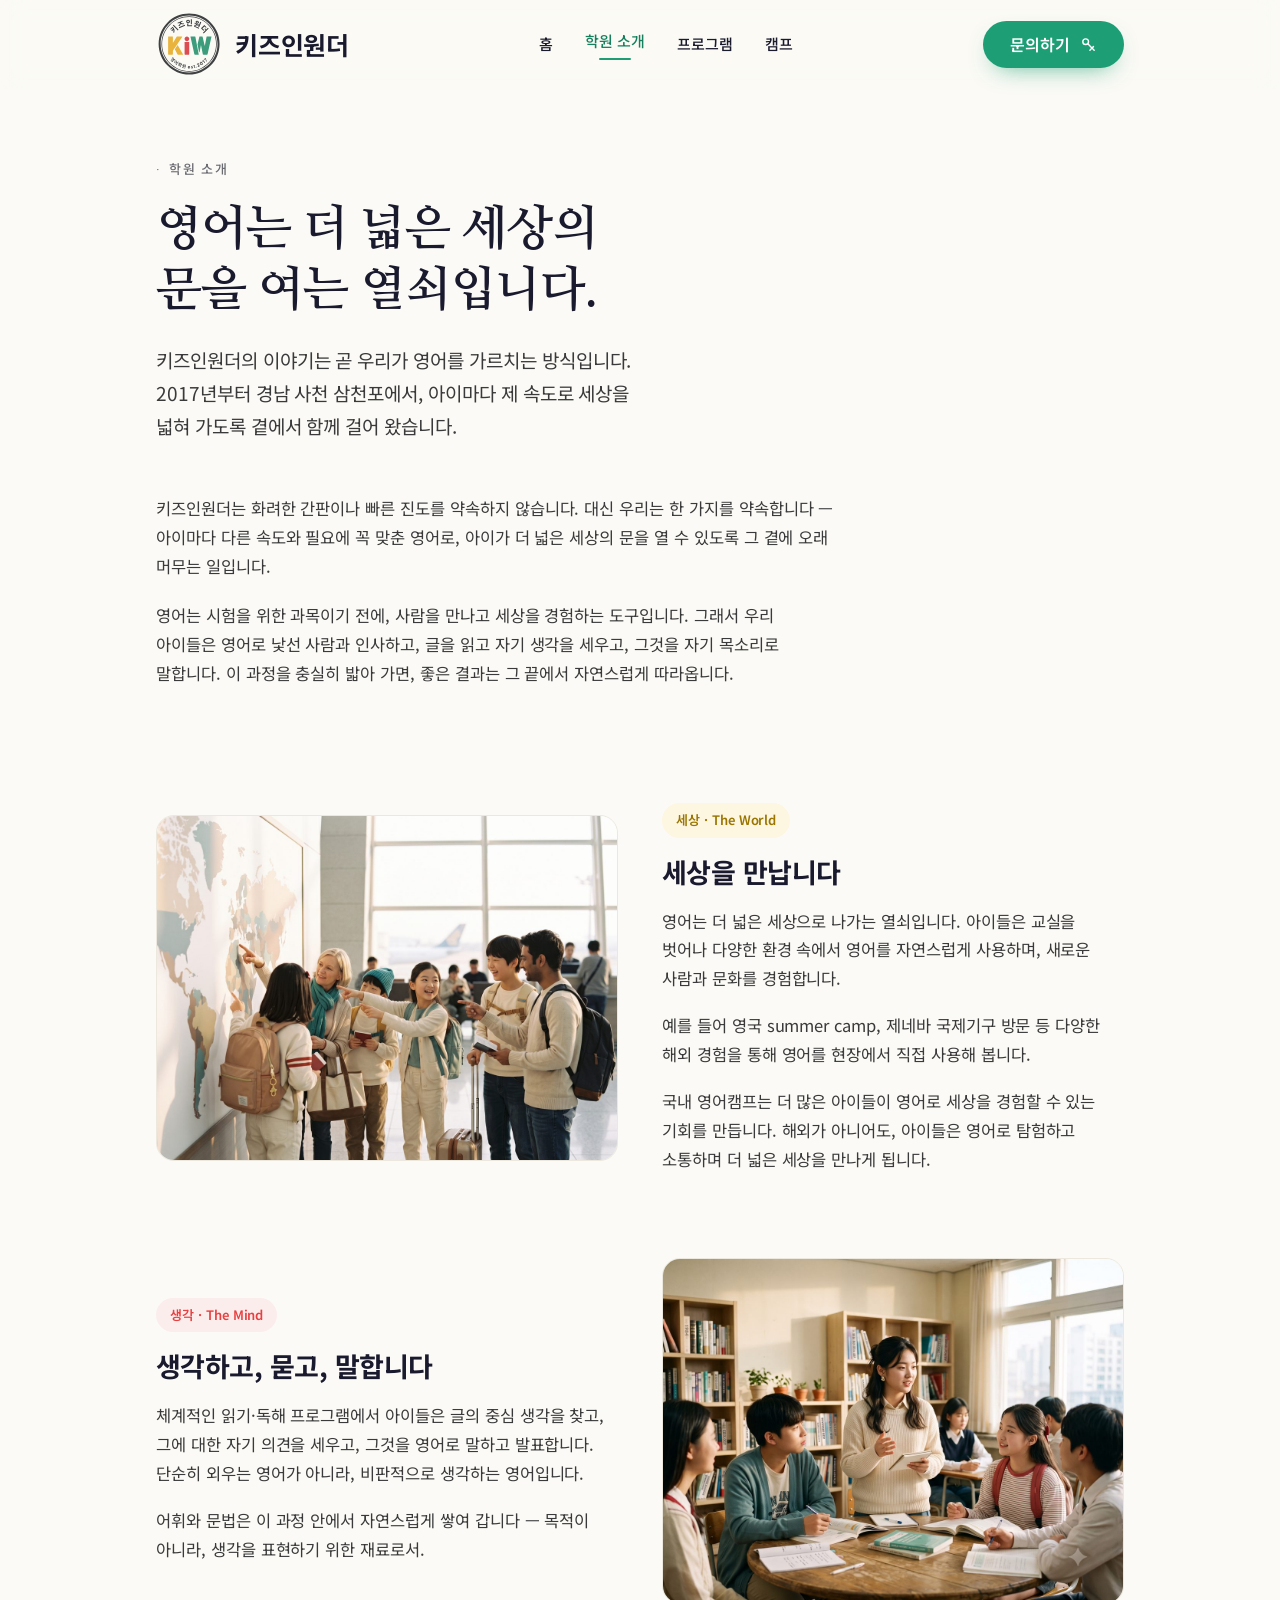
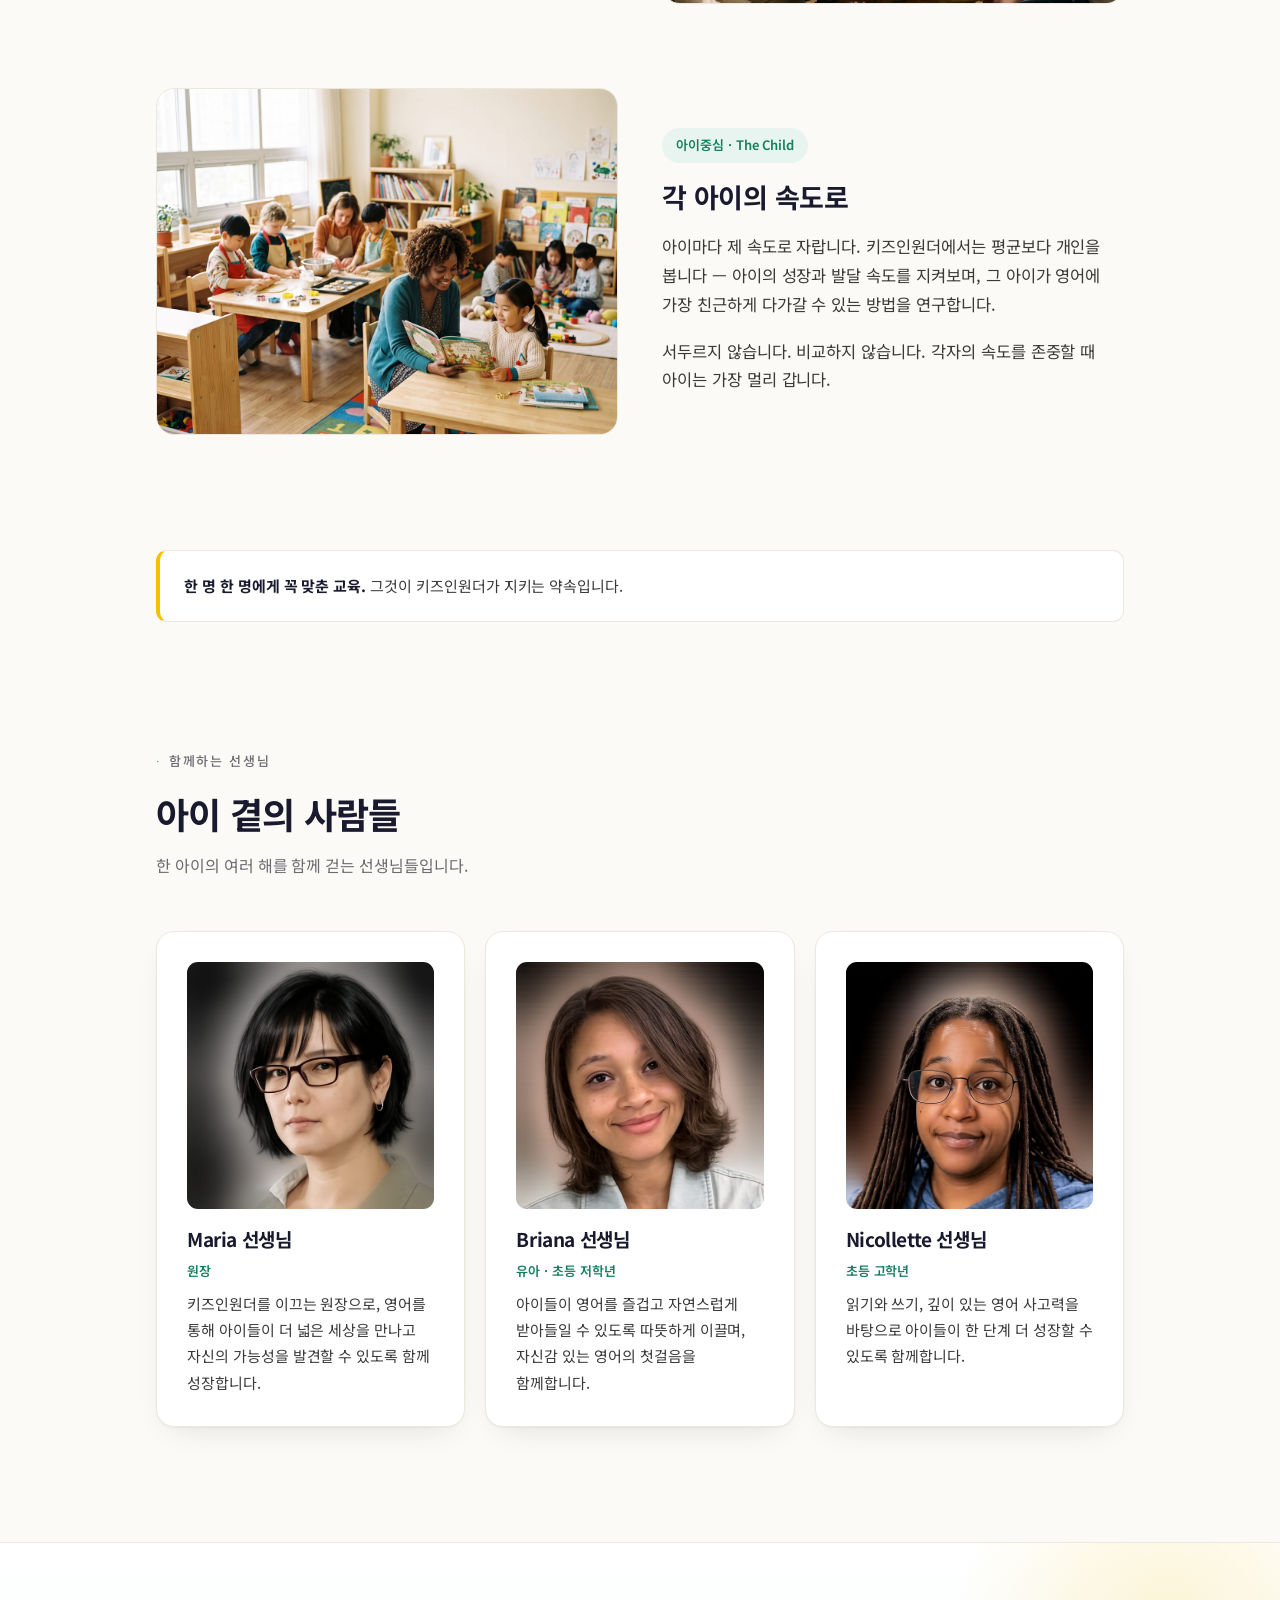
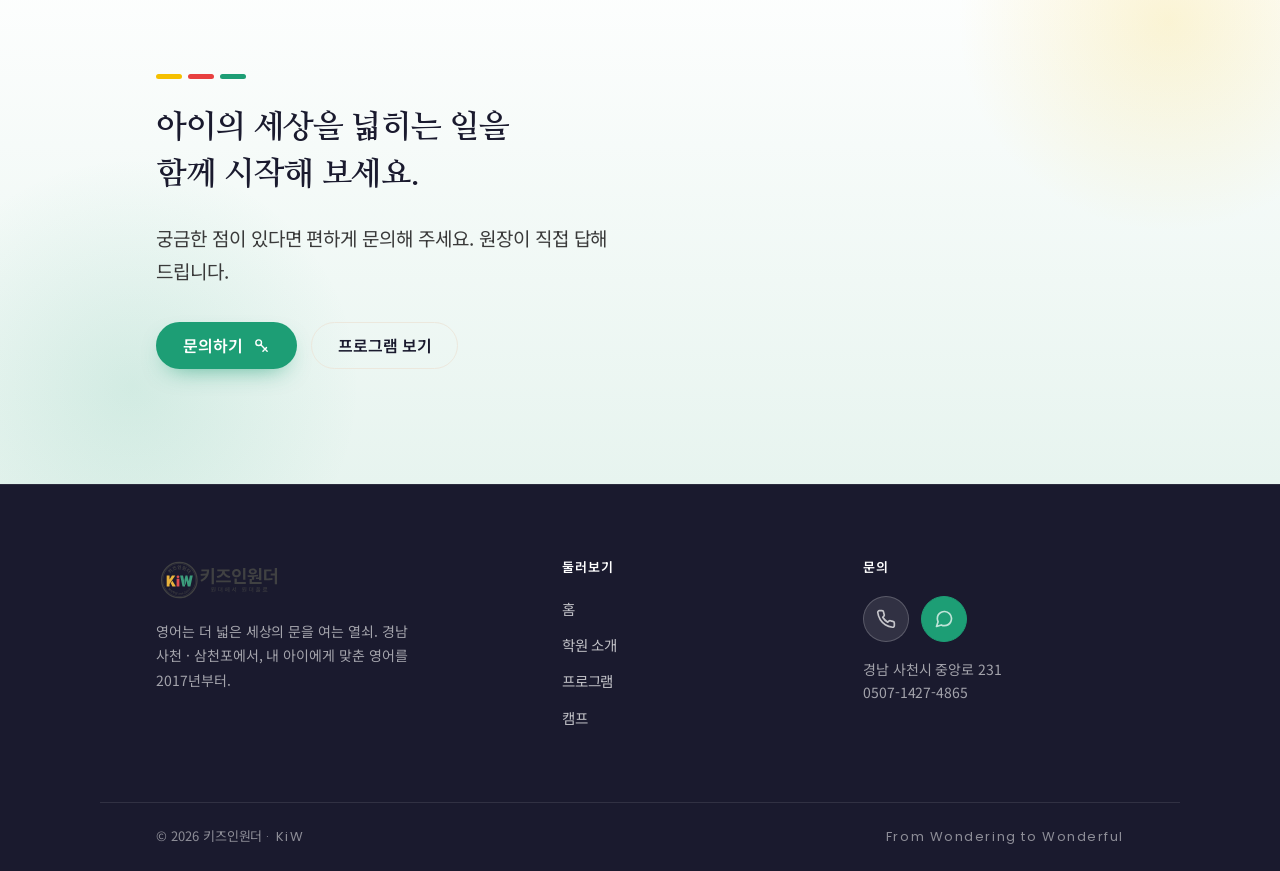
==== about.html @ ab909907 "Initial site: Kids in Wonder (키즈인원더) static site Home, About, Programs, Camp pages with Korean-first" ====
<!DOCTYPE html>
<html lang="ko">
<head>
<meta charset="UTF-8">
<meta name="viewport" content="width=device-width, initial-scale=1">
<title>학원 소개 | 키즈인원더</title>
<meta name="description" content="키즈인원더는 2017년부터 경남 사천 삼천포에서 내 아이에게 꼭 맞춘 영어를 가르쳐 온 영어학원입니다. 아이마다 제 속도로, 원장이 모든 아이를 직접 압니다.">
<meta property="og:title" content="학원 소개 | 키즈인원더">
<meta property="og:description" content="영어는 더 넓은 세상의 문을 여는 열쇠. 2017년부터, 아이 곁에서.">
<meta property="og:type" content="website">
<meta property="og:locale" content="ko_KR">
<meta property="og:image" content="assets/logo-stacked.png">
<link rel="icon" type="image/svg+xml" href="assets/logo-badge.svg">
<link rel="apple-touch-icon" href="assets/logo-badge.png">
<link rel="preconnect" href="https://fonts.googleapis.com">
<link rel="preconnect" href="https://fonts.gstatic.com" crossorigin>
<link href="https://fonts.googleapis.com/css2?family=Noto+Sans+KR:wght@400;500;600;700&family=Nanum+Myeongjo:wght@700;800&family=Poppins:wght@400;500;600&display=swap" rel="stylesheet">
<link rel="stylesheet" href="css/styles.css?v=8">
</head>
<body>
<a class="skip-link" href="#main">본문 바로가기</a>

<header class="site-header">
  <div class="wrap nav">
    <a class="brand" href="index.html" aria-label="키즈인원더 홈">
      <img src="assets/logo-badge.svg" alt="키즈인원더 로고" width="66" height="66">
      <span class="brand-text"><span class="ko">키즈인원더</span></span>
    </a>
    <nav class="nav-links" aria-label="주요 메뉴">
      <a href="index.html">홈</a>
      <a href="about.html" aria-current="page">학원 소개</a>
      <a href="programs.html">프로그램</a>
      <a href="camp.html">캠프</a>
    </nav>
    <a class="btn btn-primary nav-cta" href="https://talk.naver.com/WC5WLE" target="_blank" rel="noopener">
      문의하기
      <svg class="key-ico" width="18" height="18" viewBox="0 0 24 24" fill="none" stroke="currentColor" stroke-width="2" stroke-linecap="round" stroke-linejoin="round" aria-hidden="true"><circle cx="8" cy="8" r="4"/><path d="M11 11l9 9"/><path d="M17 17l2-2"/><path d="M14 20l2-2"/></svg>
    </a>
    <button class="nav-toggle" aria-label="메뉴 열기" aria-expanded="false" aria-controls="mobile-menu"><span></span><span></span><span></span></button>
  </div>
  <div class="mobile-menu" id="mobile-menu"><div>
    <nav aria-label="모바일 메뉴">
      <a href="index.html">홈</a>
      <a href="about.html" aria-current="page">학원 소개</a>
      <a href="programs.html">프로그램</a>
      <a href="camp.html">캠프</a>
      <a class="btn btn-primary" href="https://talk.naver.com/WC5WLE" target="_blank" rel="noopener">문의하기</a>
    </nav>
  </div></div>
</header>

<main id="main">

  <!-- PAGE HERO -->
  <section class="page-hero">
    <div class="wrap">
      <p class="eyebrow io"><span class="dot">·</span> 학원 소개</p>
      <h1 class="io">영어는 더 넓은 세상의<br>문을 여는 열쇠입니다.</h1>
      <p class="lede io">키즈인원더의 이야기는 곧 우리가 영어를 가르치는 방식입니다. 2017년부터 경남 사천 삼천포에서, 아이마다 제 속도로 세상을 넓혀 가도록 곁에서 함께 걸어 왔습니다.</p>
    </div>
  </section>

  <!-- STORY -->
  <section class="section" style="padding-top:0">
    <div class="wrap">
      <div class="lead-block body-prose io">
        <p>키즈인원더는 화려한 간판이나 빠른 진도를 약속하지 않습니다. 대신 우리는 한 가지를 약속합니다 — 아이마다 다른 속도와 필요에 꼭 맞춘 영어로, 아이가 더 넓은 세상의 문을 열 수 있도록 그 곁에 오래 머무는 일입니다.</p>
        <p>영어는 시험을 위한 과목이기 전에, 사람을 만나고 세상을 경험하는 도구입니다. 그래서 우리 아이들은 영어로 낯선 사람과 인사하고, 글을 읽고 자기 생각을 세우고, 그것을 자기 목소리로 말합니다. 이 과정을 충실히 밟아 가면, 좋은 결과는 그 끝에서 자연스럽게 따라옵니다.</p>
      </div>
    </div>
  </section>

  <!-- THREE CONCEPTS EXPANDED -->
  <section class="section" style="padding-top:0">
    <div class="wrap">

      <div class="feature io">
        <div class="feature-media"><img src="assets/about-world.jpg" alt="세상을 만나는 아이들 — 더 넓은 세상을 향해" width="1200" height="900" loading="lazy"></div>
        <div>
          <span class="pill g">세상 · The World</span>
          <h3 class="mt-s">세상을 만납니다</h3>
          <div class="body-prose mt-s">
            <p>영어는 더 넓은 세상으로 나가는 열쇠입니다. 아이들은 교실을 벗어나 다양한 환경 속에서 영어를 자연스럽게 사용하며, 새로운 사람과 문화를 경험합니다.</p>
            <p>예를 들어 영국 summer camp, 제네바 국제기구 방문 등 다양한 해외 경험을 통해 영어를 현장에서 직접 사용해 봅니다.</p>
            <p>국내 영어캠프는 더 많은 아이들이 영어로 세상을 경험할 수 있는 기회를 만듭니다. 해외가 아니어도, 아이들은 영어로 탐험하고 소통하며 더 넓은 세상을 만나게 됩니다.</p>
          </div>
        </div>
      </div>

      <div class="feature flip io">
        <div class="feature-media"><img src="assets/about-reading.jpg" alt="읽고, 생각하고, 말하기 — 함께 토론하고 발표하는 아이들" width="1200" height="900" loading="lazy"></div>
        <div>
          <span class="pill r">생각 · The Mind</span>
          <h3 class="mt-s">생각하고, 묻고, 말합니다</h3>
          <div class="body-prose mt-s">
            <p>체계적인 읽기·독해 프로그램에서 아이들은 글의 중심 생각을 찾고, 그에 대한 자기 의견을 세우고, 그것을 영어로 말하고 발표합니다. 단순히 외우는 영어가 아니라, 비판적으로 생각하는 영어입니다.</p>
            <p>어휘와 문법은 이 과정 안에서 자연스럽게 쌓여 갑니다 — 목적이 아니라, 생각을 표현하기 위한 재료로서.</p>
          </div>
        </div>
      </div>

      <div class="feature io">
        <div class="feature-media"><img src="assets/about-child.jpg" alt="각 아이의 속도로 — 선생님과 아이의 일대일 순간" width="1200" height="900" loading="lazy"></div>
        <div>
          <span class="pill">아이중심 · The Child</span>
          <h3 class="mt-s">각 아이의 속도로</h3>
          <div class="body-prose mt-s">
            <p>아이마다 제 속도로 자랍니다. 키즈인원더에서는 평균보다 개인을 봅니다 — 아이의 성장과 발달 속도를 지켜보며, 그 아이가 영어에 가장 친근하게 다가갈 수 있는 방법을 연구합니다.</p>
            <p>서두르지 않습니다. 비교하지 않습니다. 각자의 속도를 존중할 때 아이는 가장 멀리 갑니다.</p>
          </div>
        </div>
      </div>

    </div>
  </section>

  <!-- DIRECTOR / HANDS-ON -->
  <section class="section" style="padding-top:0">
    <div class="wrap">
      <div class="note io">
        <strong>한 명 한 명에게 꼭 맞춘 교육.</strong> 그것이 키즈인원더가 지키는 약속입니다.
      </div>
    </div>
  </section>

  <!-- TEACHERS -->
  <section class="section" style="padding-top:0">
    <div class="wrap">
      <div class="section-head io">
        <p class="eyebrow"><span class="dot">·</span> 함께하는 선생님</p>
        <h2 class="h-section">아이 곁의 사람들</h2>
        <p>한 아이의 여러 해를 함께 걷는 선생님들입니다.</p>
      </div>
      <div class="cards three">
        <article class="card io">
          <img class="teacher-photo" src="assets/teacher-maria.jpg" alt="Maria 원장 선생님" width="600" height="600">
          <h3>Maria 선생님</h3>
          <p class="role">원장</p>
          <p>키즈인원더를 이끄는 원장으로, 영어를 통해 아이들이 더 넓은 세상을 만나고 자신의 가능성을 발견할 수 있도록 함께 성장합니다.</p>
        </article>
        <article class="card io">
          <img class="teacher-photo" src="assets/teacher-briana.jpg" alt="Briana 선생님" width="600" height="600">
          <h3>Briana 선생님</h3>
          <p class="role">유아 · 초등 저학년</p>
          <p>아이들이 영어를 즐겁고 자연스럽게 받아들일 수 있도록 따뜻하게 이끌며, 자신감 있는 영어의 첫걸음을 함께합니다.</p>
        </article>
        <article class="card io">
          <img class="teacher-photo" src="assets/teacher-nicollette.jpg" alt="Nicollette 선생님" width="600" height="600">
          <h3>Nicollette 선생님</h3>
          <p class="role">초등 고학년</p>
          <p>읽기와 쓰기, 깊이 있는 영어 사고력을 바탕으로 아이들이 한 단계 더 성장할 수 있도록 함께합니다.</p>
        </article>
      </div>
    </div>
  </section>

  <!-- CLOSING -->
  <section class="closing">
    <div class="wrap section">
      <div class="lead-block io">
        <div class="kiw-rule" aria-hidden="true"><span class="g"></span><span class="r"></span><span class="t"></span></div>
        <p class="display mt-s">아이의 세상을 넓히는 일을<br>함께 시작해 보세요.</p>
        <p class="lede">궁금한 점이 있다면 편하게 문의해 주세요. 원장이 직접 답해 드립니다.</p>
        <div class="hero-actions">
          <a class="btn btn-primary" href="https://talk.naver.com/WC5WLE" target="_blank" rel="noopener">
            문의하기
            <svg class="key-ico" width="18" height="18" viewBox="0 0 24 24" fill="none" stroke="currentColor" stroke-width="2" stroke-linecap="round" stroke-linejoin="round" aria-hidden="true"><circle cx="8" cy="8" r="4"/><path d="M11 11l9 9"/><path d="M17 17l2-2"/><path d="M14 20l2-2"/></svg>
          </a>
          <a class="btn btn-ghost" href="programs.html">프로그램 보기</a>
        </div>
      </div>
    </div>
  </section>

</main>

<footer class="site-footer">
  <div class="wrap footer-grid">
    <div class="footer-brand">
      <img src="assets/logo-horizontal.svg" alt="키즈인원더 — 원더에서 원더풀로">
      <p>영어는 더 넓은 세상의 문을 여는 열쇠. 경남 사천 · 삼천포에서, 내 아이에게 맞춘 영어를 2017년부터.</p>
    </div>
    <div class="footer-col">
      <h4>둘러보기</h4>
      <ul>
        <li><a href="index.html">홈</a></li>
        <li><a href="about.html">학원 소개</a></li>
        <li><a href="programs.html">프로그램</a></li>
        <li><a href="camp.html">캠프</a></li>
      </ul>
    </div>
    <div class="footer-col">
      <h4>문의</h4>
      <div class="footer-icons">
        <a class="ficon" href="tel:0507-1427-4865" aria-label="전화 걸기 0507-1427-4865" title="전화 0507-1427-4865">
          <svg viewBox="0 0 24 24" fill="none" stroke="currentColor" stroke-width="2" stroke-linecap="round" stroke-linejoin="round" aria-hidden="true"><path d="M22 16.92v3a2 2 0 0 1-2.18 2 19.79 19.79 0 0 1-8.63-3.07 19.5 19.5 0 0 1-6-6 19.79 19.79 0 0 1-3.07-8.67A2 2 0 0 1 4.11 2h3a2 2 0 0 1 2 1.72c.13.96.36 1.9.7 2.81a2 2 0 0 1-.45 2.11L8.09 9.91a16 16 0 0 0 6 6l1.27-1.27a2 2 0 0 1 2.11-.45c.91.34 1.85.57 2.81.7A2 2 0 0 1 22 16.92z"/></svg>
        </a>
        <a class="ficon talk" href="https://talk.naver.com/WC5WLE" target="_blank" rel="noopener" aria-label="네이버 톡톡 문의" title="네이버 톡톡 문의">
          <svg viewBox="0 0 24 24" fill="none" stroke="currentColor" stroke-width="2" stroke-linecap="round" stroke-linejoin="round" aria-hidden="true"><path d="M21 11.5a8.38 8.38 0 0 1-.9 3.8 8.5 8.5 0 0 1-7.6 4.7 8.38 8.38 0 0 1-3.8-.9L3 21l1.9-5.7a8.38 8.38 0 0 1-.9-3.8 8.5 8.5 0 0 1 4.7-7.6 8.38 8.38 0 0 1 3.8-.9h.5a8.48 8.48 0 0 1 8 8v.5z"/></svg>
        </a>
      </div>
      <p class="footer-addr">경남 사천시 중앙로 231<br>0507-1427-4865</p>
    </div>
  </div>
  <div class="wrap footer-bottom">
    <p>© <span data-year>2026</span> 키즈인원더 <span class="en">· KiW</span></p>
    <p class="en">From Wondering to Wonderful</p>
  </div>
</footer>

<script src="js/main.js"></script>
</body>
</html>
---- css/styles.css ----
/* ============================================================
   Kids in Wonder — 키즈인원더
   Design system. Mobile-first. Korean-first.
   Color story: gold (K · world) → red (i · mind) → teal (W · child)
   ============================================================ */

/* ---------- Design tokens ---------- */
:root {
  /* Brand accents (locked) */
  --gold: #F5C000;   /* the "K" — the world */
  --red:  #E84040;   /* the "i" — the mind  */
  --teal: #1D9E75;   /* the "W" — the child, primary accent, links */

  /* Structure & text (locked) */
  --navy: #1a1a2e;   /* primary text / structure */
  --grey: #3A3A3A;   /* soft body text */
  --bg:   #FBFAF6;   /* warm off-white background */

  /* Derived tints — quiet, for surfaces and washes */
  --gold-wash: #FDF6E0;
  --red-wash:  #FCEDED;
  --teal-wash: #E7F4EF;
  --teal-deep: #16805E;
  --surface:   #FFFFFF;
  --line:      #ECE8DD;       /* hairline on warm bg */
  --line-soft: #F2EFE6;
  --muted:     #6B6B72;       /* secondary text */
  --navy-soft: rgba(26, 26, 46, 0.72);

  /* Type */
  --font-body: 'Noto Sans KR', system-ui, -apple-system, sans-serif;
  --font-display: 'Nanum Myeongjo', 'Noto Serif KR', Georgia, serif;
  --font-latin: 'Poppins', 'Noto Sans KR', sans-serif;

  /* Rhythm */
  --maxw: 1080px;
  --maxw-prose: 680px;
  --gutter: clamp(20px, 5vw, 56px);
  --section-y: clamp(64px, 9vw, 120px);
  --radius: 18px;
  --radius-sm: 11px;

  /* Motion */
  --ease: cubic-bezier(0.22, 1, 0.36, 1);
  --shadow: 0 1px 2px rgba(26,26,46,.04), 0 12px 32px -16px rgba(26,26,46,.16);
  --shadow-lift: 0 2px 4px rgba(26,26,46,.05), 0 24px 48px -24px rgba(26,26,46,.22);
}

/* ---------- Reset ---------- */
*, *::before, *::after { box-sizing: border-box; }
* { margin: 0; }
html { -webkit-text-size-adjust: 100%; scroll-behavior: smooth; }
@media (prefers-reduced-motion: reduce) { html { scroll-behavior: auto; } }

body {
  font-family: var(--font-body);
  background: var(--bg);
  color: var(--grey);
  font-size: 16px;
  line-height: 1.75;
  font-weight: 400;
  letter-spacing: -0.003em;
  -webkit-font-smoothing: antialiased;
  text-rendering: optimizeLegibility;
  overflow-x: hidden;
}

img, svg { display: block; max-width: 100%; }
a { color: var(--teal-deep); text-decoration: none; }
a:hover { color: var(--teal); }

/* Visible keyboard focus (quality floor) */
:focus-visible {
  outline: 2.5px solid var(--teal);
  outline-offset: 3px;
  border-radius: 4px;
}
:focus:not(:focus-visible) { outline: none; }

.skip-link {
  position: absolute; left: 50%; top: -100px; transform: translateX(-50%);
  background: var(--navy); color: #fff; padding: 12px 22px; border-radius: 0 0 12px 12px;
  z-index: 1000; font-size: 14px; transition: top .2s var(--ease);
}
.skip-link:focus { top: 0; color: #fff; }

/* ---------- Layout helpers ---------- */
.wrap { width: 100%; max-width: var(--maxw); margin-inline: auto; padding-inline: var(--gutter); }
.prose { max-width: var(--maxw-prose); }
.section { padding-block: var(--section-y); }
.center { text-align: center; }

/* ---------- Type scale ---------- */
.eyebrow {
  font-family: var(--font-latin);
  font-size: clamp(11px, 2.4vw, 13px);
  font-weight: 500;
  letter-spacing: 0.14em;
  text-transform: none;
  color: var(--muted);
  display: inline-flex;
  align-items: center;
  gap: 8px;
}
.eyebrow .dot { color: var(--teal); }

h1, h2, h3 { color: var(--navy); font-weight: 700; line-height: 1.22; letter-spacing: -0.02em; }

.display {
  font-family: var(--font-display);
  font-weight: 700;
  line-height: 1.32;
  letter-spacing: -0.01em;
  word-break: keep-all;       /* keep Korean words intact at wrap */
}

.h-section {
  font-size: clamp(24px, 5vw, 36px);
  line-height: 1.3;
  word-break: keep-all;
}
.lede {
  font-size: clamp(16px, 3.4vw, 19px);
  color: var(--grey);
  word-break: keep-all;
}
.small { font-size: 14px; color: var(--muted); }

/* ---------- Buttons ---------- */
.btn {
  display: inline-flex; align-items: center; gap: 10px;
  font-family: var(--font-body); font-size: 16px; font-weight: 600;
  padding: 14px 26px; border-radius: 999px; border: 1.5px solid transparent;
  cursor: pointer; transition: transform .25s var(--ease), background .2s var(--ease), box-shadow .25s var(--ease), color .2s var(--ease);
  line-height: 1; text-align: center;
}
.btn-primary { background: var(--teal); color: #fff; box-shadow: 0 10px 24px -12px rgba(29,158,117,.8); }
.btn-primary:hover { background: var(--teal-deep); color: #fff; transform: translateY(-2px); box-shadow: 0 16px 30px -14px rgba(29,158,117,.85); }
.btn-ghost { background: transparent; color: var(--navy); border-color: var(--line); }
.btn-ghost:hover { border-color: var(--teal); color: var(--teal-deep); transform: translateY(-2px); }
.btn .key-ico { width: 17px; height: 17px; transition: transform .4s var(--ease); }
.btn:hover .key-ico { transform: rotate(90deg); }

/* ============================================================
   Header / nav
   ============================================================ */
.site-header {
  position: sticky; top: 0; z-index: 100;
  background: rgba(251, 250, 246, 0.82);
  backdrop-filter: saturate(140%) blur(12px);
  -webkit-backdrop-filter: saturate(140%) blur(12px);
  border-bottom: 1px solid transparent;
  transition: border-color .3s var(--ease), box-shadow .3s var(--ease);
}
.site-header.scrolled {
  border-bottom-color: var(--line);
  box-shadow: 0 4px 20px -16px rgba(26,26,46,.4);
}
.nav { display: flex; align-items: center; justify-content: space-between; height: 88px; gap: 16px; }
.brand { display: inline-flex; align-items: center; gap: 13px; }
.brand img { height: 66px; width: auto; }
.brand-text { display: flex; flex-direction: column; line-height: 1.05; }
.brand-text .ko { font-size: 25px; font-weight: 700; color: var(--navy); letter-spacing: -0.01em; }
.brand-text .en { font-family: var(--font-latin); font-size: 10px; font-weight: 500; letter-spacing: 0.18em; color: var(--teal); }

.nav-links { display: none; align-items: center; gap: 4px; }
.nav-links a {
  color: var(--navy); font-size: 15px; font-weight: 500; padding: 9px 14px; border-radius: 10px;
  transition: background .18s var(--ease), color .18s var(--ease);
}
.nav-links a:hover { background: var(--teal-wash); color: var(--teal-deep); }
.nav-links a[aria-current="page"] { color: var(--teal-deep); }
.nav-links a[aria-current="page"]::after {
  content: ""; display: block; height: 2px; border-radius: 2px; background: var(--teal);
  margin: 3px 14px 0;
}
.nav-cta { display: none; }

/* Mobile menu */
.nav-toggle {
  display: inline-flex; flex-direction: column; justify-content: center; gap: 5px;
  width: 44px; height: 44px; border: none; background: transparent; cursor: pointer; padding: 10px;
  border-radius: 10px;
}
.nav-toggle span { height: 2px; width: 100%; background: var(--navy); border-radius: 2px; transition: transform .3s var(--ease), opacity .2s var(--ease); }
.nav-toggle[aria-expanded="true"] span:nth-child(1) { transform: translateY(7px) rotate(45deg); }
.nav-toggle[aria-expanded="true"] span:nth-child(2) { opacity: 0; }
.nav-toggle[aria-expanded="true"] span:nth-child(3) { transform: translateY(-7px) rotate(-45deg); }

.mobile-menu {
  display: grid; grid-template-rows: 0fr;
  transition: grid-template-rows .35s var(--ease);
  background: var(--bg); border-bottom: 1px solid var(--line);
}
.mobile-menu.open { grid-template-rows: 1fr; }
.mobile-menu > div { overflow: hidden; }
.mobile-menu nav { display: flex; flex-direction: column; padding: 10px var(--gutter) 22px; }
.mobile-menu a {
  color: var(--navy); font-size: 17px; font-weight: 500; padding: 14px 6px;
  border-bottom: 1px solid var(--line-soft);
}
.mobile-menu a[aria-current="page"] { color: var(--teal-deep); }
.mobile-menu .btn { margin-top: 18px; justify-content: center; }

@media (min-width: 860px) {
  .nav-links { display: flex; }
  .nav-cta { display: inline-flex; }
  .nav-toggle { display: none; }
  .mobile-menu { display: none; }
}

/* ============================================================
   Hero
   ============================================================ */
.hero { position: relative; padding-top: clamp(48px, 8vw, 88px); padding-bottom: clamp(56px, 9vw, 104px); overflow: hidden; }
.hero::before {
  /* soft warm glow, very quiet */
  content: ""; position: absolute; inset: -20% -10% auto auto; width: min(620px, 80vw); height: 620px;
  background: radial-gradient(circle at 70% 30%, rgba(245,192,0,.10), transparent 60%);
  pointer-events: none; z-index: 0;
}
.hero .wrap { position: relative; z-index: 1; }
.hero-eyebrow { margin-bottom: clamp(22px, 4vw, 30px); }

.belief {
  font-family: var(--font-display);
  font-weight: 700;
  font-size: clamp(30px, 7.2vw, 60px);
  line-height: 1.34;
  letter-spacing: -0.02em;
  color: var(--navy);
  max-width: 16ch;
  word-break: keep-all;
}
.belief .door { position: relative; white-space: nowrap; }
.belief .key-word { color: var(--teal-deep); position: relative; }

.hero-slogan { margin-top: clamp(26px, 4vw, 36px); display: flex; flex-direction: column; gap: 4px; }
.hero-slogan .ko {
  font-family: var(--font-display);
  font-size: clamp(20px, 4.2vw, 27px); font-weight: 700; color: var(--teal); letter-spacing: 0.01em;
}
.hero-slogan .en {
  font-family: var(--font-latin); font-size: clamp(12px, 2.6vw, 14px); font-weight: 400;
  letter-spacing: 0.1em; color: var(--muted);
}
.hero-actions { margin-top: clamp(30px, 5vw, 40px); display: flex; flex-wrap: wrap; gap: 14px; }

/* The ONE interactive moment: a key that turns, unlocking the hero.
   Subtle, load-once, fully disabled under reduced-motion. */
.keyhole { display: inline-flex; align-items: center; gap: 12px; margin-bottom: 26px; }
.keyhole svg { width: 30px; height: 30px; }
.keyhole .key-shape { transform-origin: 15px 15px; transform: rotate(-32deg); }
.unlock .keyhole .key-shape { animation: keyturn 1.1s var(--ease) .35s both; }
@keyframes keyturn {
  0% { transform: rotate(-32deg); }
  60% { transform: rotate(6deg); }
  100% { transform: rotate(0deg); }
}
.keyhole .keyline { font-family: var(--font-latin); font-size: 12px; letter-spacing: 0.12em; color: var(--muted); }

/* hero reveal */
.reveal-hero > * { opacity: 0; transform: translateY(16px); }
.unlock .reveal-hero > * { animation: rise .8s var(--ease) both; }
.unlock .reveal-hero > *:nth-child(1) { animation-delay: .05s; }
.unlock .reveal-hero > *:nth-child(2) { animation-delay: .15s; }
.unlock .reveal-hero > *:nth-child(3) { animation-delay: .28s; }
.unlock .reveal-hero > *:nth-child(4) { animation-delay: .40s; }
.unlock .reveal-hero > *:nth-child(5) { animation-delay: .52s; }
@keyframes rise { to { opacity: 1; transform: translateY(0); } }

@media (prefers-reduced-motion: reduce) {
  .reveal-hero > *, .unlock .reveal-hero > * { opacity: 1 !important; transform: none !important; animation: none !important; }
  .keyhole .key-shape, .unlock .keyhole .key-shape { animation: none !important; transform: rotate(0deg); }
  .btn:hover .key-ico { transform: none; }
}

/* ============================================================
   Trust strip
   ============================================================ */
.trust {
  border-block: 1px solid var(--line);
  background: linear-gradient(var(--surface), var(--surface)) padding-box;
}
.trust ul {
  list-style: none; padding: 0; margin: 0;
  display: flex; flex-wrap: wrap; align-items: center; justify-content: center;
  gap: 10px 0; padding-block: 22px;
}
.trust li {
  font-size: clamp(13px, 2.8vw, 15px); font-weight: 500; color: var(--navy);
  padding-inline: clamp(14px, 3vw, 26px); position: relative; white-space: nowrap;
}
.trust li + li::before {
  content: "·"; position: absolute; left: -2px; color: var(--gold); font-weight: 700;
}

/* ============================================================
   Concepts — gold / red / teal (the logo's only story)
   ============================================================ */
.concepts { display: grid; gap: clamp(20px, 3vw, 26px); }
@media (min-width: 760px) { .concepts { grid-template-columns: repeat(3, 1fr); } }

.concept {
  position: relative; background: var(--surface); border: 1px solid var(--line);
  border-radius: var(--radius); padding: clamp(26px, 4vw, 36px);
  box-shadow: var(--shadow); overflow: hidden;
  transition: transform .35s var(--ease), box-shadow .35s var(--ease);
}
.concept::before {
  content: ""; position: absolute; inset: 0 0 auto 0; height: 5px; background: var(--accent, var(--teal));
}
.concept:hover { transform: translateY(-4px); box-shadow: var(--shadow-lift); }
.concept .ord {
  font-family: var(--font-latin); font-weight: 600; font-size: 13px; letter-spacing: 0.14em;
  color: var(--accent); display: inline-flex; align-items: center; gap: 9px; margin-bottom: 16px;
}
.concept .ord .pip { width: 9px; height: 9px; border-radius: 50%; background: var(--accent); display: inline-block; }
.concept h3 { font-size: clamp(20px, 3.4vw, 23px); margin-bottom: 12px; word-break: keep-all; }
.concept p { font-size: 15.5px; color: var(--grey); word-break: keep-all; }
.concept .proof { margin-top: 18px; padding-top: 18px; border-top: 1px dashed var(--line); }
.concept .proof .label { font-size: 12px; font-weight: 600; letter-spacing: .04em; color: var(--accent); margin-bottom: 8px; }
.concept .proof ul { list-style: none; padding: 0; margin: 0; display: flex; flex-direction: column; gap: 7px; }
.concept .proof li { font-size: 14px; color: var(--grey); padding-left: 20px; position: relative; word-break: keep-all; }
.concept .proof li::before { content: ""; position: absolute; left: 2px; top: 10px; width: 7px; height: 7px; border-radius: 50%; background: var(--accent); opacity: .55; }

.c-gold { --accent: var(--gold); }
.c-gold .ord { color: #B98C00; } .c-gold .ord .pip { background: var(--gold); } .c-gold .proof .label { color: #B98C00; }
.c-red  { --accent: var(--red); }
.c-red  .ord { color: var(--red); } .c-red .proof .label { color: var(--red); }
.c-teal { --accent: var(--teal); }
.c-teal .ord { color: var(--teal-deep); } .c-teal .proof .label { color: var(--teal-deep); }

/* ============================================================
   Section heading block
   ============================================================ */
.section-head { margin-bottom: clamp(34px, 5vw, 52px); max-width: 40ch; }
.section-head.center { margin-inline: auto; }
.section-head .eyebrow { margin-bottom: 16px; }
.section-head p { margin-top: 14px; color: var(--muted); }

/* ============================================================
   Closing / CTA band
   ============================================================ */
.closing {
  position: relative; overflow: hidden;
  background: linear-gradient(180deg, var(--surface), var(--teal-wash));
  color: var(--grey); border-top: 1px solid var(--line);
}
.closing::before {
  content: ""; position: absolute; inset: auto auto -30% -10%; width: 520px; height: 520px;
  background: radial-gradient(circle, rgba(29,158,117,.12), transparent 62%); pointer-events: none;
}
.closing::after {
  content: ""; position: absolute; inset: -30% -10% auto auto; width: 480px; height: 480px;
  background: radial-gradient(circle, rgba(245,192,0,.16), transparent 62%); pointer-events: none;
}
.closing .wrap { position: relative; z-index: 1; }
.closing .display { color: var(--navy); font-size: clamp(24px, 5vw, 38px); line-height: 1.42; max-width: 22ch; }
.closing .lede { color: var(--grey); margin-top: 22px; max-width: 46ch; }
.closing .hero-actions { margin-top: 34px; }

/* color accent strip under the belief, echoing K i W */
.kiw-rule { display: inline-flex; gap: 6px; margin-top: 4px; }
.kiw-rule span { width: 26px; height: 5px; border-radius: 3px; }
.kiw-rule .g { background: var(--gold); } .kiw-rule .r { background: var(--red); } .kiw-rule .t { background: var(--teal); }

/* ============================================================
   Footer
   ============================================================ */
.site-footer { background: var(--navy); color: rgba(255,255,255,.72); border-top: 1px solid rgba(255,255,255,.08); }
.closing + .site-footer { border-top: none; }
.footer-grid { display: grid; gap: 34px; padding-block: clamp(48px, 7vw, 72px); }
@media (min-width: 720px) { .footer-grid { grid-template-columns: 1.4fr 1fr 1fr; gap: 40px; } }
.footer-brand img { height: 46px; margin-bottom: 16px; }
.footer-brand p { font-size: 14px; color: rgba(255,255,255,.6); max-width: 34ch; word-break: keep-all; }
.footer-col h4 { color: #fff; font-size: 13px; font-weight: 600; letter-spacing: .08em; margin-bottom: 16px; text-transform: uppercase; font-family: var(--font-latin); }
.footer-col ul { list-style: none; padding: 0; margin: 0; display: flex; flex-direction: column; gap: 11px; }
.footer-col a, .footer-col li { color: rgba(255,255,255,.72); font-size: 14.5px; }
.footer-col a:hover { color: #fff; }
/* Footer contact icon buttons */
.footer-icons { display: flex; gap: 12px; margin-bottom: 16px; }
.ficon {
  width: 46px; height: 46px; border-radius: 50%;
  display: inline-flex; align-items: center; justify-content: center;
  background: rgba(255,255,255,.10); border: 1px solid rgba(255,255,255,.2);
  color: #fff; transition: background .2s ease, transform .15s ease;
}
.ficon:hover { background: rgba(255,255,255,.22); color: #fff; transform: translateY(-2px); }
.ficon.talk { background: var(--teal); border-color: var(--teal); }
.ficon.talk:hover { background: var(--teal-deep); }
.ficon svg { width: 20px; height: 20px; }
.footer-addr { color: rgba(255,255,255,.6); font-size: 14px; word-break: keep-all; line-height: 1.7; }
.footer-bottom {
  border-top: 1px solid rgba(255,255,255,.1); padding-block: 22px;
  display: flex; flex-wrap: wrap; gap: 8px 18px; align-items: center; justify-content: space-between;
}
.footer-bottom p { font-size: 13px; color: rgba(255,255,255,.5); }
.footer-bottom .en { font-family: var(--font-latin); letter-spacing: .12em; }

/* ============================================================
   Generic content blocks (About / Programs / Camp)
   ============================================================ */
.lead-block { max-width: var(--maxw-prose); }
.lead-block p + p { margin-top: 20px; }
.lead-block .display { font-size: clamp(22px, 4.4vw, 32px); color: var(--navy); margin-bottom: 24px; line-height: 1.45; }
.body-prose p { margin-bottom: 18px; font-size: 16.5px; color: var(--grey); word-break: keep-all; }
.body-prose p:last-child { margin-bottom: 0; }

/* Page hero (interior pages) */
.page-hero { padding-top: clamp(40px, 6vw, 64px); padding-bottom: clamp(34px, 5vw, 52px); }
.page-hero h1 { font-family: var(--font-display); font-size: clamp(30px, 6vw, 48px); line-height: 1.28; margin-top: 18px; word-break: keep-all; }
.page-hero .lede { margin-top: 20px; max-width: 44ch; }

/* Feature rows (alternating) */
.feature { display: grid; gap: clamp(20px, 4vw, 44px); align-items: center; }
@media (min-width: 820px) {
  .feature { grid-template-columns: 1fr 1fr; }
  .feature.flip .feature-media { order: 2; }
}
.feature + .feature { margin-top: clamp(48px, 7vw, 84px); }
.feature-media {
  aspect-ratio: 4 / 3; border-radius: var(--radius); background: var(--teal-wash);
  border: 1px solid var(--line); display: flex; align-items: center; justify-content: center;
  color: var(--muted); position: relative; overflow: hidden;
}
.feature-media.g { background: var(--gold-wash); } .feature-media.r { background: var(--red-wash); }
.feature-media .ph { font-size: 13px; letter-spacing: .04em; }
.feature-media img { width: 100%; height: 100%; object-fit: cover; display: block; }
.feature h3 { font-size: clamp(21px, 3.6vw, 27px); margin-bottom: 14px; word-break: keep-all; }
.feature p { word-break: keep-all; }

/* Cards grid */
.cards { display: grid; gap: 20px; }
@media (min-width: 640px) { .cards.two { grid-template-columns: repeat(2,1fr); } }
@media (min-width: 760px) { .cards.three { grid-template-columns: repeat(3,1fr); } }
.card {
  background: var(--surface); border: 1px solid var(--line); border-radius: var(--radius);
  padding: clamp(22px, 3.4vw, 30px); box-shadow: var(--shadow);
}
.card h3 { font-size: 19px; margin-bottom: 10px; word-break: keep-all; }
.card p { font-size: 15px; color: var(--grey); word-break: keep-all; }

/* Pills / tags */
.pill {
  display: inline-flex; align-items: center; gap: 7px; font-size: 13px; font-weight: 600;
  padding: 6px 14px; border-radius: 999px; background: var(--teal-wash); color: var(--teal-deep);
}
.pill.g { background: var(--gold-wash); color: #9A7500; }
.pill.r { background: var(--red-wash); color: var(--red); }

/* Note / guardrail callout */
.note {
  background: var(--surface); border: 1px solid var(--line); border-left: 4px solid var(--gold);
  border-radius: var(--radius-sm); padding: 22px 24px; font-size: 15px; color: var(--grey);
}
.note strong { color: var(--navy); }

/* Teacher avatar placeholder (illustrated portraits TBD) */
.avatar {
  width: 84px; height: 84px; border-radius: 50%; margin-bottom: 16px;
  display: flex; align-items: center; justify-content: center;
  font-family: var(--font-latin); font-weight: 600; font-size: 26px; color: #fff;
  background: linear-gradient(135deg, var(--teal), var(--teal-deep));
}
.avatar.g { background: linear-gradient(135deg, var(--gold), #D9A800); }
.avatar.r { background: linear-gradient(135deg, var(--red), #C9302F); }

/* Teacher portrait photos */
.teacher-photo {
  width: 100%; height: auto; aspect-ratio: 1 / 1; object-fit: cover; object-position: center 20%;
  border-radius: var(--radius-sm); margin-bottom: 18px; background: var(--teal-wash);
  display: block;
}
.card .role { font-size: 13px; font-weight: 600; color: var(--teal-deep); margin: 2px 0 8px; }

/* Timeline (10-level journey scaffold) */
.steps { display: flex; flex-direction: column; gap: 0; counter-reset: step; }
.step {
  display: grid; grid-template-columns: auto 1fr; gap: 18px; padding: 20px 0;
  border-bottom: 1px solid var(--line-soft);
}
.step:last-child { border-bottom: none; }
.step .num {
  width: 40px; height: 40px; border-radius: 50%; background: var(--teal-wash); color: var(--teal-deep);
  font-family: var(--font-latin); font-weight: 600; display: flex; align-items: center; justify-content: center; font-size: 15px;
}
.step h3 { font-size: 17px; margin-bottom: 4px; }
.step p { font-size: 14.5px; color: var(--muted); }

/* Program stages (Starters → Reading → Thinking) */
.stages { display: grid; gap: 22px; }
@media (min-width: 900px) { .stages { grid-template-columns: repeat(3, 1fr); align-items: stretch; } }
.stage {
  background: var(--surface); border: 1px solid var(--line); border-radius: var(--radius);
  padding: clamp(24px, 3vw, 34px); box-shadow: var(--shadow);
  border-top: 4px solid var(--teal); display: flex; flex-direction: column;
}
.stage.g { border-top-color: var(--gold); }
.stage.r { border-top-color: var(--red); }
.stage-num {
  font-family: var(--font-latin); font-weight: 600; font-size: 13px;
  letter-spacing: .08em; color: var(--muted); margin-bottom: 12px;
}
.stage h3 { font-size: clamp(20px, 2.4vw, 23px); word-break: keep-all; margin-bottom: 8px; }
.stage .stage-age { font-size: 13.5px; font-weight: 600; color: var(--teal-deep); margin-bottom: 18px; }
.stage.g .stage-age { color: #9A7500; }
.stage.r .stage-age { color: var(--red); }
.stage .stage-body { font-size: 15px; color: var(--grey); word-break: keep-all; flex: 1 1 auto; }
.stage-outcome { margin-top: 22px; padding-top: 18px; border-top: 1px solid var(--line-soft); }
.stage-outcome .lbl {
  display: block; font-size: 12px; font-weight: 700; letter-spacing: .04em;
  color: var(--muted); margin-bottom: 6px;
}
.stage-outcome p { font-size: 14.5px; color: var(--navy); font-weight: 500; word-break: keep-all; }

/* In-page scroll reveal (gentle) */
.io { opacity: 0; transform: translateY(20px); transition: opacity .7s var(--ease), transform .7s var(--ease); }
.io.in { opacity: 1; transform: none; }
@media (prefers-reduced-motion: reduce) { .io { opacity: 1 !important; transform: none !important; } }

/* Utility */
.stack-sm > * + * { margin-top: 12px; }
.mt-s { margin-top: 18px; } .mt-m { margin-top: 32px; } .mt-l { margin-top: 48px; }
.text-teal { color: var(--teal-deep); }
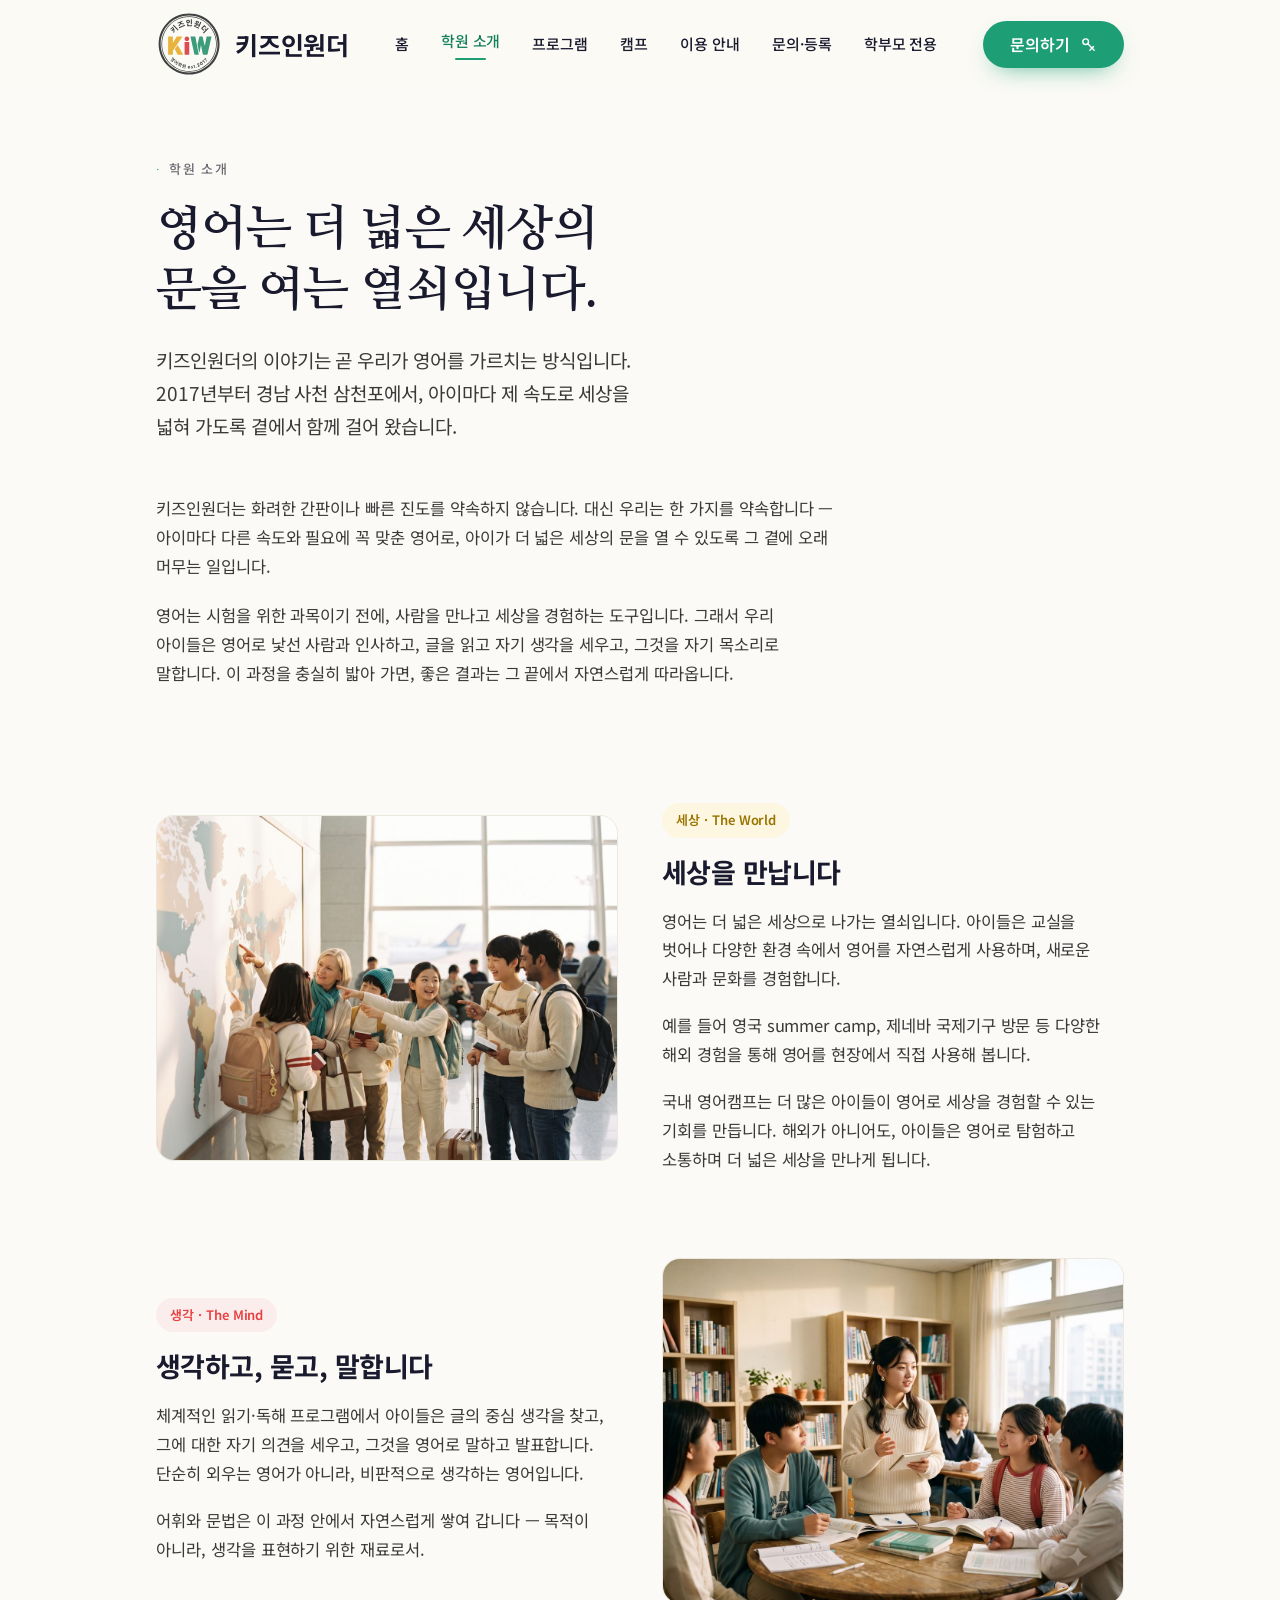
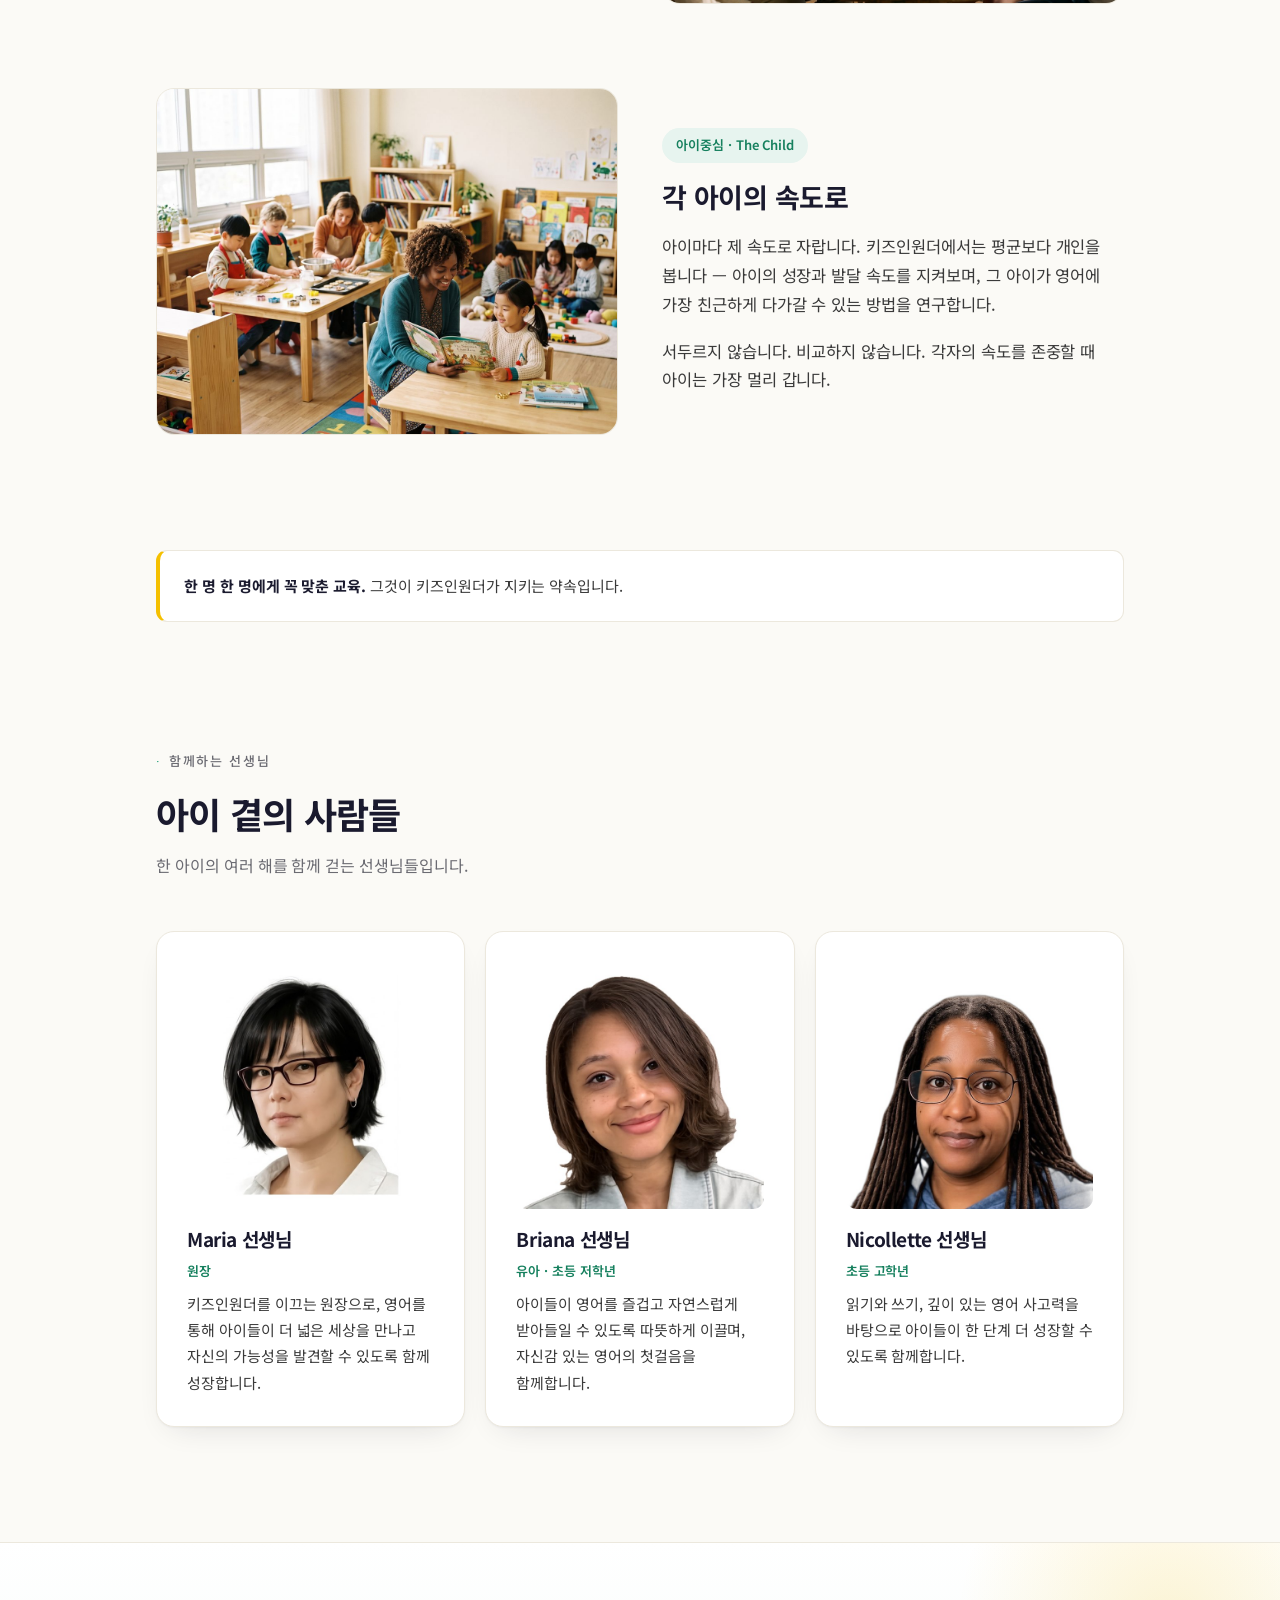
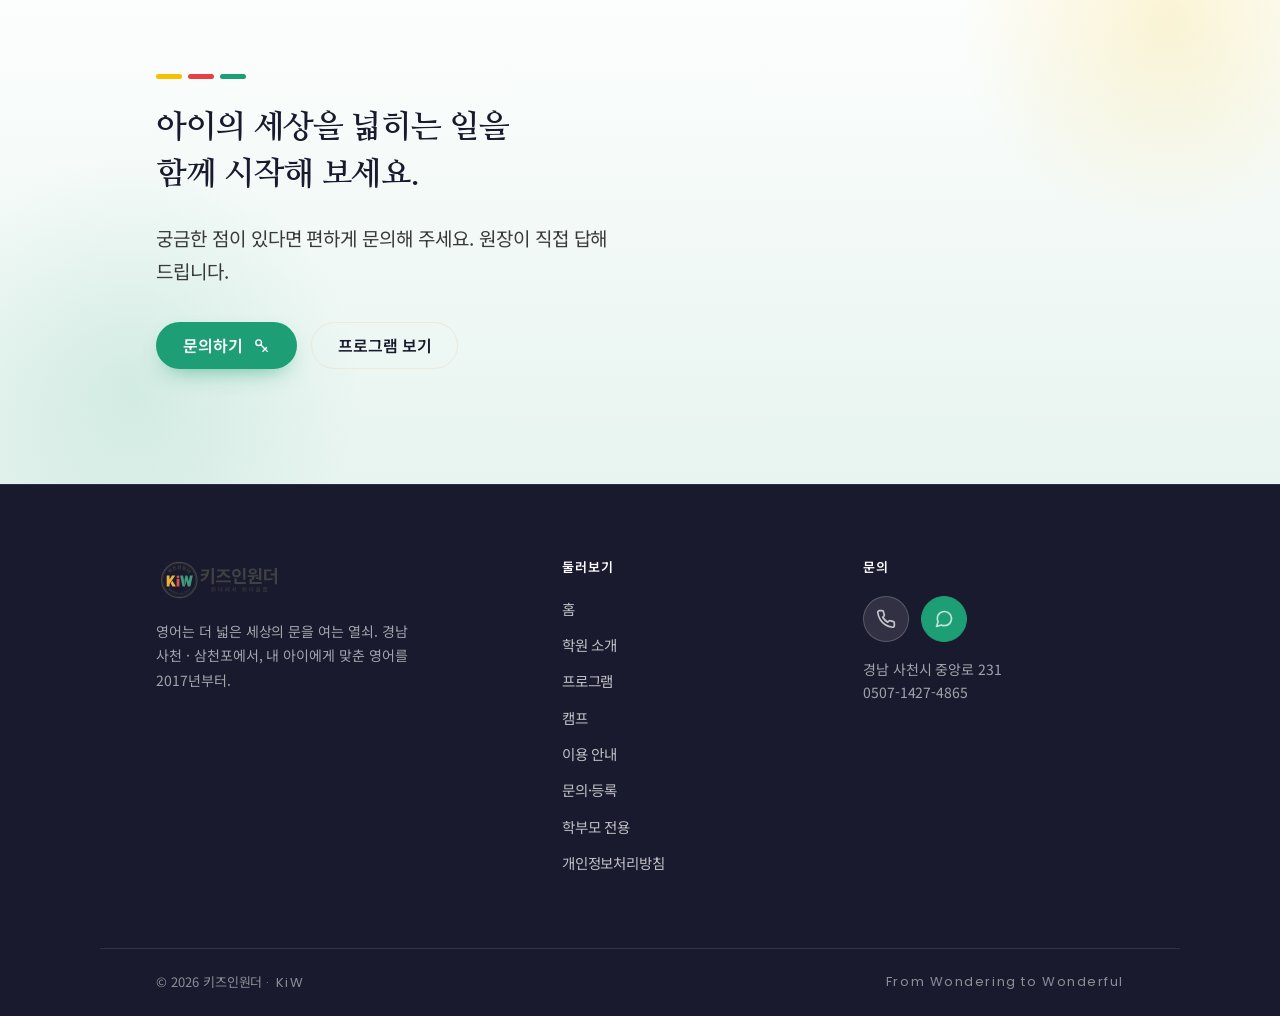
==== commit ad0d36ac: "Add policy, registration, privacy & parent-feed pages; wire nav - policies.html (학원 이용 안내): full ope" ====
--- a/about.html
+++ b/about.html
@@ -15,7 +15,7 @@
 <link rel="preconnect" href="https://fonts.googleapis.com">
 <link rel="preconnect" href="https://fonts.gstatic.com" crossorigin>
 <link href="https://fonts.googleapis.com/css2?family=Noto+Sans+KR:wght@400;500;600;700&family=Nanum+Myeongjo:wght@700;800&family=Poppins:wght@400;500;600&display=swap" rel="stylesheet">
-<link rel="stylesheet" href="css/styles.css?v=8">
+<link rel="stylesheet" href="css/styles.css?v=9">
 </head>
 <body>
 <a class="skip-link" href="#main">본문 바로가기</a>
@@ -31,6 +31,9 @@
       <a href="about.html" aria-current="page">학원 소개</a>
       <a href="programs.html">프로그램</a>
       <a href="camp.html">캠프</a>
+      <a href="policies.html">이용 안내</a>
+      <a href="registration.html">문의·등록</a>
+      <a href="parent.html">학부모 전용</a>
     </nav>
     <a class="btn btn-primary nav-cta" href="https://talk.naver.com/WC5WLE" target="_blank" rel="noopener">
       문의하기
@@ -44,6 +47,9 @@
       <a href="about.html" aria-current="page">학원 소개</a>
       <a href="programs.html">프로그램</a>
       <a href="camp.html">캠프</a>
+      <a href="policies.html">이용 안내</a>
+      <a href="registration.html">문의·등록</a>
+      <a href="parent.html">학부모 전용</a>
       <a class="btn btn-primary" href="https://talk.naver.com/WC5WLE" target="_blank" rel="noopener">문의하기</a>
     </nav>
   </div></div>
@@ -187,6 +193,10 @@
         <li><a href="about.html">학원 소개</a></li>
         <li><a href="programs.html">프로그램</a></li>
         <li><a href="camp.html">캠프</a></li>
+        <li><a href="policies.html">이용 안내</a></li>
+        <li><a href="registration.html">문의·등록</a></li>
+        <li><a href="parent.html">학부모 전용</a></li>
+        <li><a href="privacy.html">개인정보처리방침</a></li>
       </ul>
     </div>
     <div class="footer-col">
--- a/css/styles.css
+++ b/css/styles.css
@@ -466,10 +466,11 @@
 .avatar.g { background: linear-gradient(135deg, var(--gold), #D9A800); }
 .avatar.r { background: linear-gradient(135deg, var(--red), #C9302F); }
 
-/* Teacher portrait photos */
+/* Teacher portrait photos — square 600×600, white background, centered.
+   Card surface is white (--surface), so the photos' white bg blends in seamlessly. */
 .teacher-photo {
-  width: 100%; height: auto; aspect-ratio: 1 / 1; object-fit: cover; object-position: center 20%;
-  border-radius: var(--radius-sm); margin-bottom: 18px; background: var(--teal-wash);
+  width: 100%; height: auto; aspect-ratio: 1 / 1; object-fit: cover; object-position: center;
+  border-radius: var(--radius-sm); margin-bottom: 18px; background: var(--surface);
   display: block;
 }
 .card .role { font-size: 13px; font-weight: 600; color: var(--teal-deep); margin: 2px 0 8px; }
@@ -519,6 +520,150 @@
 .io.in { opacity: 1; transform: none; }
 @media (prefers-reduced-motion: reduce) { .io { opacity: 1 !important; transform: none !important; } }
 
+/* ============================================================
+   Forms / inputs (registration, parent gate)
+   ============================================================ */
+.field { display: flex; flex-direction: column; gap: 7px; margin-bottom: 18px; }
+.field > label { font-size: 14px; font-weight: 600; color: var(--navy); }
+.field .req { color: var(--red); margin-left: 2px; }
+.input, .textarea, .select {
+  width: 100%; font-family: var(--font-body); font-size: 16px; color: var(--navy);
+  background: var(--surface); border: 1.5px solid var(--line); border-radius: var(--radius-sm);
+  padding: 13px 16px; transition: border-color .18s var(--ease), box-shadow .18s var(--ease);
+}
+.input::placeholder, .textarea::placeholder { color: #A6A6AD; }
+.input:focus, .textarea:focus, .select:focus {
+  outline: none; border-color: var(--teal);
+  box-shadow: 0 0 0 3px rgba(29,158,117,.14);
+}
+.textarea { resize: vertical; min-height: 120px; line-height: 1.6; }
+.field-hint { font-size: 13px; color: var(--muted); }
+
+/* Numbered process steps (registration) — reuses .steps rhythm with a heavier card feel */
+.flow { display: grid; gap: 16px; counter-reset: flow; }
+@media (min-width: 760px) { .flow { grid-template-columns: repeat(3, 1fr); } }
+.flow-step {
+  position: relative; background: var(--surface); border: 1px solid var(--line);
+  border-radius: var(--radius); padding: clamp(22px, 3vw, 28px); box-shadow: var(--shadow);
+}
+.flow-step .n {
+  width: 38px; height: 38px; border-radius: 50%; background: var(--teal-wash); color: var(--teal-deep);
+  font-family: var(--font-latin); font-weight: 600; font-size: 16px;
+  display: inline-flex; align-items: center; justify-content: center; margin-bottom: 14px;
+}
+.flow-step h3 { font-size: 18px; margin-bottom: 8px; word-break: keep-all; }
+.flow-step p { font-size: 14.5px; color: var(--muted); word-break: keep-all; }
+
+/* Simple checklist (what to prepare) */
+.checklist { list-style: none; padding: 0; margin: 0; display: flex; flex-direction: column; gap: 12px; }
+.checklist li { position: relative; padding-left: 30px; font-size: 15.5px; color: var(--grey); word-break: keep-all; }
+.checklist li::before {
+  content: ""; position: absolute; left: 4px; top: 7px; width: 14px; height: 8px;
+  border-left: 2.5px solid var(--teal); border-bottom: 2.5px solid var(--teal);
+  transform: rotate(-45deg);
+}
+
+/* Contact facts row */
+.facts { display: grid; gap: 14px; margin-top: 8px; }
+@media (min-width: 640px) { .facts { grid-template-columns: repeat(2, 1fr); } }
+.fact { display: flex; gap: 14px; align-items: flex-start; }
+.fact .fi {
+  flex: none; width: 42px; height: 42px; border-radius: 12px; background: var(--teal-wash);
+  color: var(--teal-deep); display: inline-flex; align-items: center; justify-content: center;
+}
+.fact .fi svg { width: 20px; height: 20px; }
+.fact .lbl { font-size: 12px; font-weight: 700; letter-spacing: .04em; color: var(--muted); }
+.fact .val { font-size: 15.5px; color: var(--navy); font-weight: 500; word-break: keep-all; }
+
+/* ============================================================
+   Policy page — table of contents + placeholder sections
+   ============================================================ */
+.toc { list-style: none; padding: 0; margin: 0; display: grid; gap: 10px; }
+@media (min-width: 640px) { .toc { grid-template-columns: repeat(2, 1fr); } }
+.toc a {
+  display: flex; align-items: center; gap: 10px; padding: 14px 18px;
+  background: var(--surface); border: 1px solid var(--line); border-radius: var(--radius-sm);
+  color: var(--navy); font-weight: 500; font-size: 15px; transition: border-color .18s var(--ease), transform .18s var(--ease);
+}
+.toc a:hover { border-color: var(--teal); color: var(--teal-deep); transform: translateY(-1px); }
+.toc a .idx { font-family: var(--font-latin); font-weight: 600; color: var(--teal); font-size: 13px; }
+
+.policy { padding-top: 40px; border-top: 1px solid var(--line-soft); margin-top: 40px; scroll-margin-top: 100px; }
+.policy:first-of-type { border-top: none; padding-top: 0; margin-top: 0; }
+.policy h2 { font-size: clamp(20px, 3.4vw, 25px); margin-bottom: 12px; }
+.policy .policy-sub { font-size: 14px; color: var(--muted); margin-bottom: 16px; }
+.policy h3 { font-size: 16px; font-weight: 600; color: var(--navy); margin: 22px 0 10px; word-break: keep-all; }
+.policy > p { font-size: 16px; color: var(--grey); word-break: keep-all; margin-bottom: 12px; }
+.policy > p.small { color: var(--muted); }
+.policy-list { list-style: none; padding: 0; margin: 0 0 14px; display: flex; flex-direction: column; gap: 10px; }
+.policy-list li { position: relative; padding-left: 20px; font-size: 15.5px; color: var(--grey); word-break: keep-all; line-height: 1.7; }
+.policy-list li::before { content: ""; position: absolute; left: 3px; top: 12px; width: 6px; height: 6px; border-radius: 50%; background: var(--teal); opacity: .6; }
+
+/* "Content coming" placeholder marker (visible, unmistakably a placeholder) */
+.placeholder {
+  border: 1.5px dashed var(--line); border-radius: var(--radius-sm);
+  background: var(--line-soft); padding: 20px 22px; color: var(--muted); font-size: 14.5px;
+  display: flex; gap: 12px; align-items: flex-start; word-break: keep-all;
+}
+.placeholder .tag {
+  flex: none; font-family: var(--font-latin); font-size: 11px; font-weight: 600; letter-spacing: .08em;
+  text-transform: uppercase; color: var(--muted); background: var(--surface);
+  border: 1px solid var(--line); border-radius: 999px; padding: 3px 10px;
+}
+
+/* ============================================================
+   Parent feed — password gate + Google Drive embed
+   ============================================================ */
+.gate { max-width: 420px; margin: clamp(30px, 8vw, 70px) auto; text-align: center; }
+.gate .lock {
+  width: 64px; height: 64px; border-radius: 50%; margin: 0 auto 22px;
+  background: var(--teal-wash); color: var(--teal-deep);
+  display: flex; align-items: center; justify-content: center;
+}
+.gate .lock svg { width: 28px; height: 28px; }
+.gate h1 { font-size: clamp(22px, 5vw, 28px); margin-bottom: 10px; }
+.gate p { font-size: 15px; color: var(--muted); margin-bottom: 24px; word-break: keep-all; }
+.gate form { display: flex; flex-direction: column; gap: 12px; text-align: left; }
+.gate .error { font-size: 14px; color: var(--red); min-height: 20px; margin: 0; text-align: center; }
+.gate .btn { justify-content: center; }
+
+.feed { display: none; }
+.feed.open { display: block; }
+.feed-head { display: flex; flex-wrap: wrap; gap: 12px; align-items: baseline; justify-content: space-between; margin-bottom: 20px; }
+
+/* Manifest-rendered photo/video feed (parent-feed.json), grouped 월 → 반 */
+.pfeed-month + .pfeed-month { margin-top: 44px; }
+.pfeed-month-title {
+  font-size: clamp(19px, 4vw, 24px); color: var(--navy);
+  margin-bottom: 14px; padding-bottom: 10px; border-bottom: 2px solid var(--line);
+}
+.pfeed-class { margin-top: 20px; }
+.pfeed-class-title {
+  font-size: 13px; font-weight: 600; letter-spacing: .02em; color: var(--teal-deep);
+  margin-bottom: 10px;
+}
+.pfeed-grid { display: grid; grid-template-columns: repeat(auto-fill, minmax(150px, 1fr)); gap: 10px; }
+.pfeed-item { margin: 0; position: relative; }
+.pfeed-item img {
+  width: 100%; aspect-ratio: 1 / 1; object-fit: cover; display: block;
+  border-radius: var(--radius-sm); background: var(--teal-wash);
+  transition: transform .25s var(--ease);
+}
+.pfeed-item a:hover img { transform: scale(1.02); }
+.pfeed-video { grid-column: 1 / -1; aspect-ratio: 16 / 9; background: var(--teal-wash); border-radius: var(--radius-sm); overflow: hidden; }
+.pfeed-video iframe { width: 100%; height: 100%; border: 0; display: block; }
+.pfeed-cap { font-size: 13px; color: var(--muted); margin-top: 6px; word-break: keep-all; }
+.pfeed-empty {
+  grid-column: 1 / -1; text-align: center; color: var(--muted); font-size: 15px;
+  padding: clamp(36px, 8vw, 64px) 20px; border: 1.5px dashed var(--line);
+  border-radius: var(--radius); background: var(--line-soft);
+}
+.feed .btn-signout {
+  background: transparent; border: 1.5px solid var(--line); color: var(--muted);
+  padding: 8px 16px; font-size: 14px;
+}
+.feed .btn-signout:hover { border-color: var(--teal); color: var(--teal-deep); }
+
 /* Utility */
 .stack-sm > * + * { margin-top: 12px; }
 .mt-s { margin-top: 18px; } .mt-m { margin-top: 32px; } .mt-l { margin-top: 48px; }
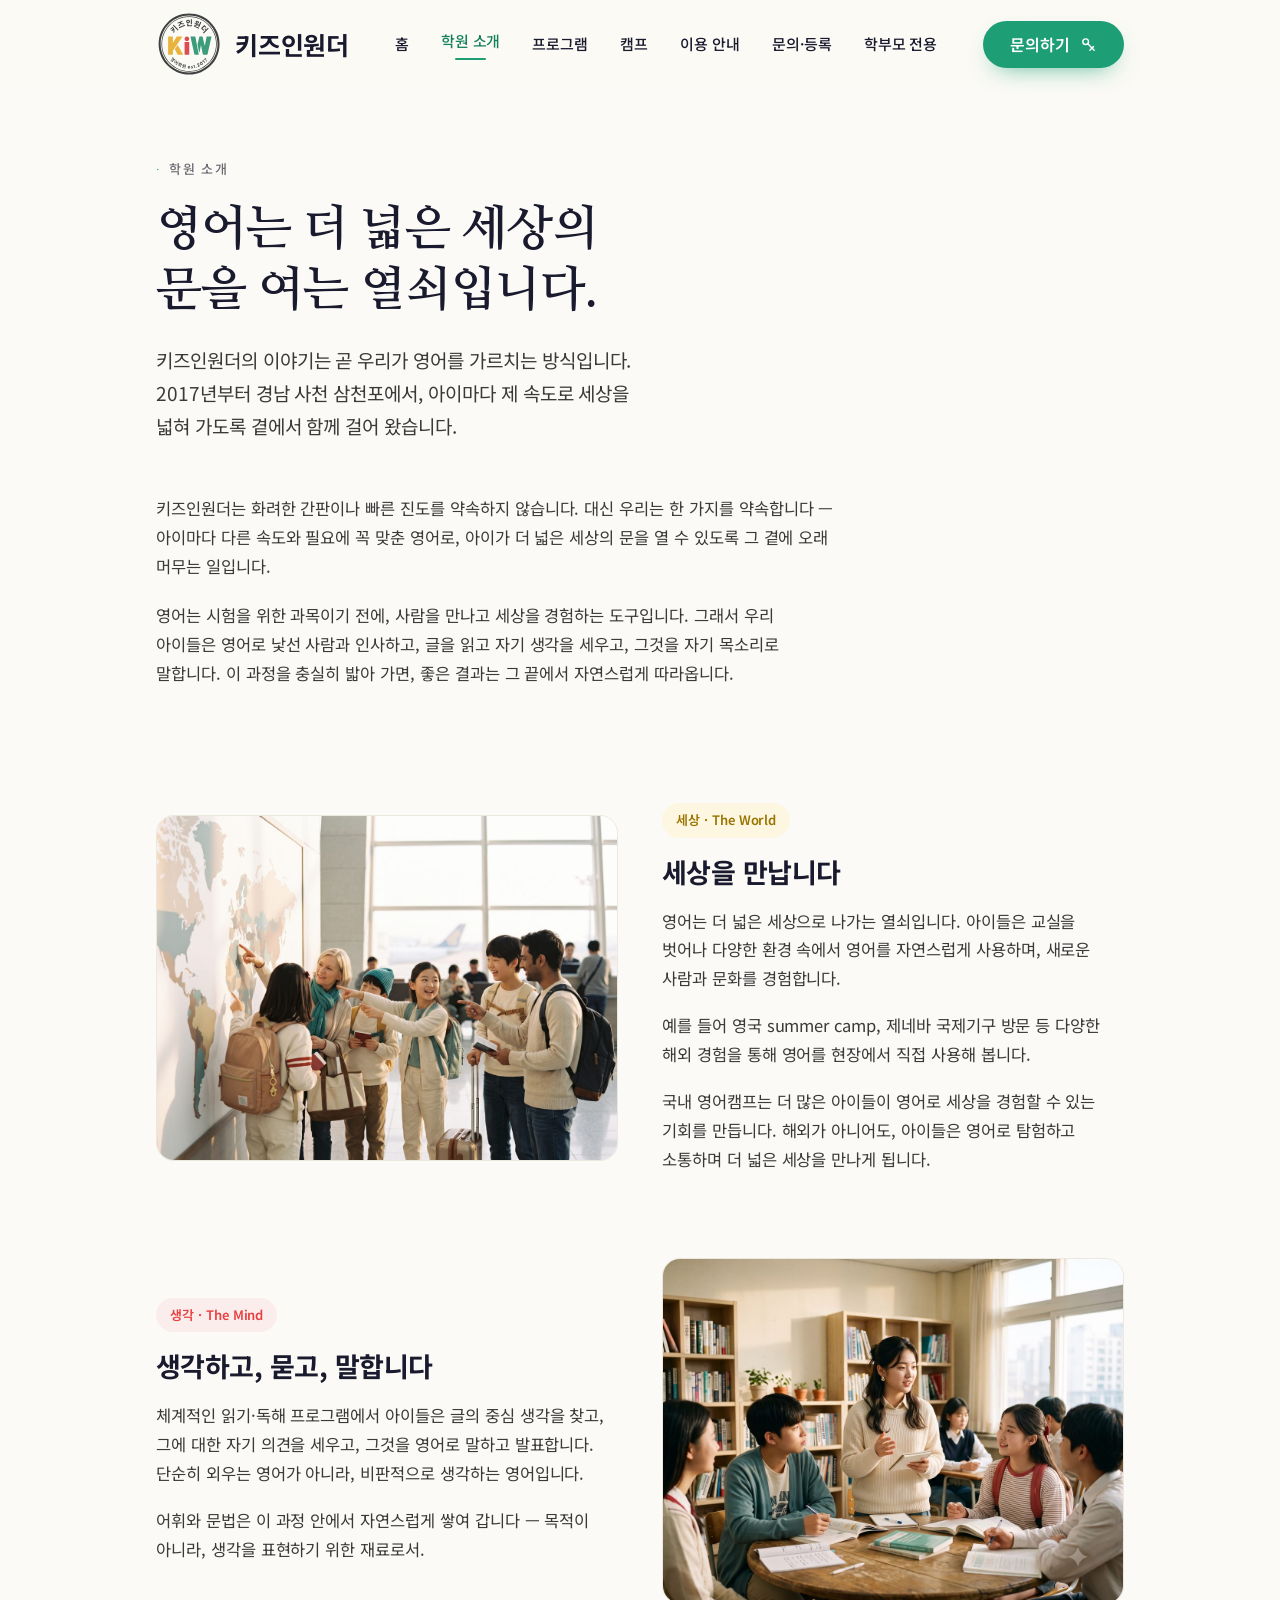
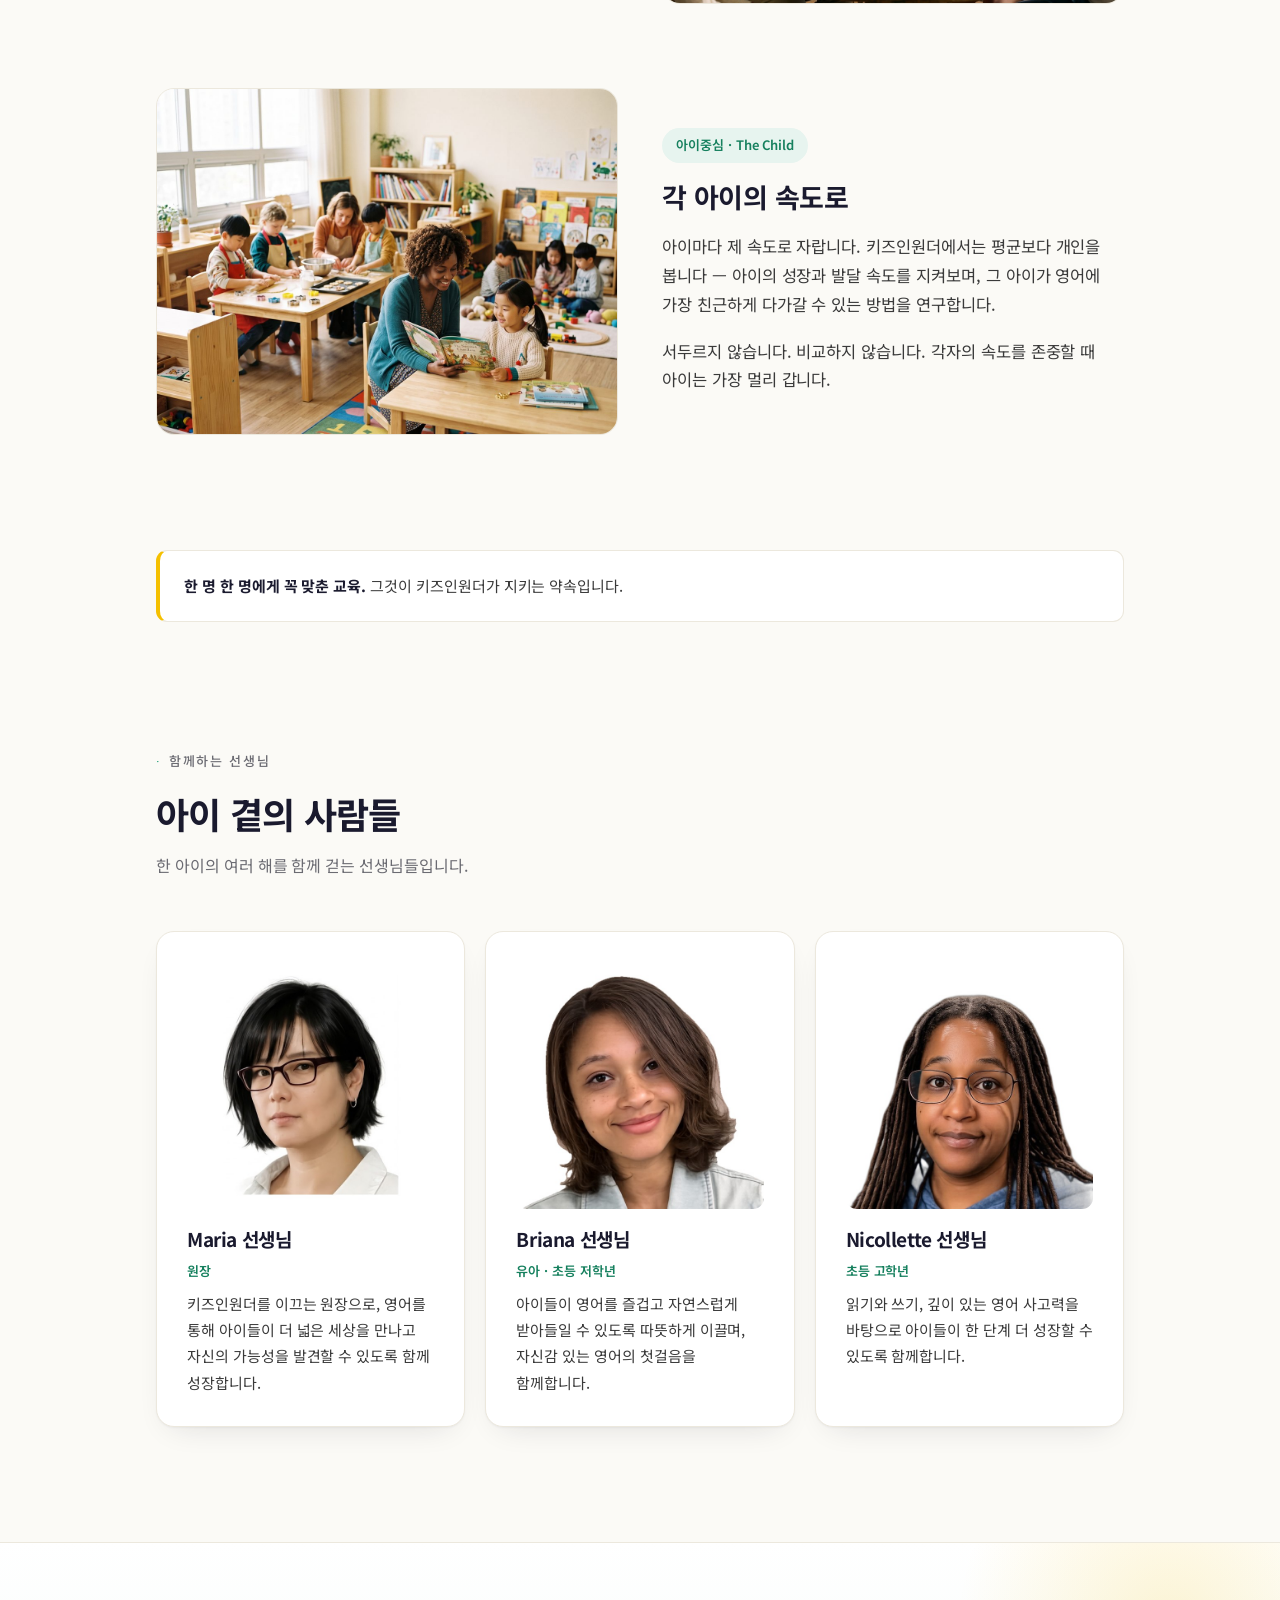
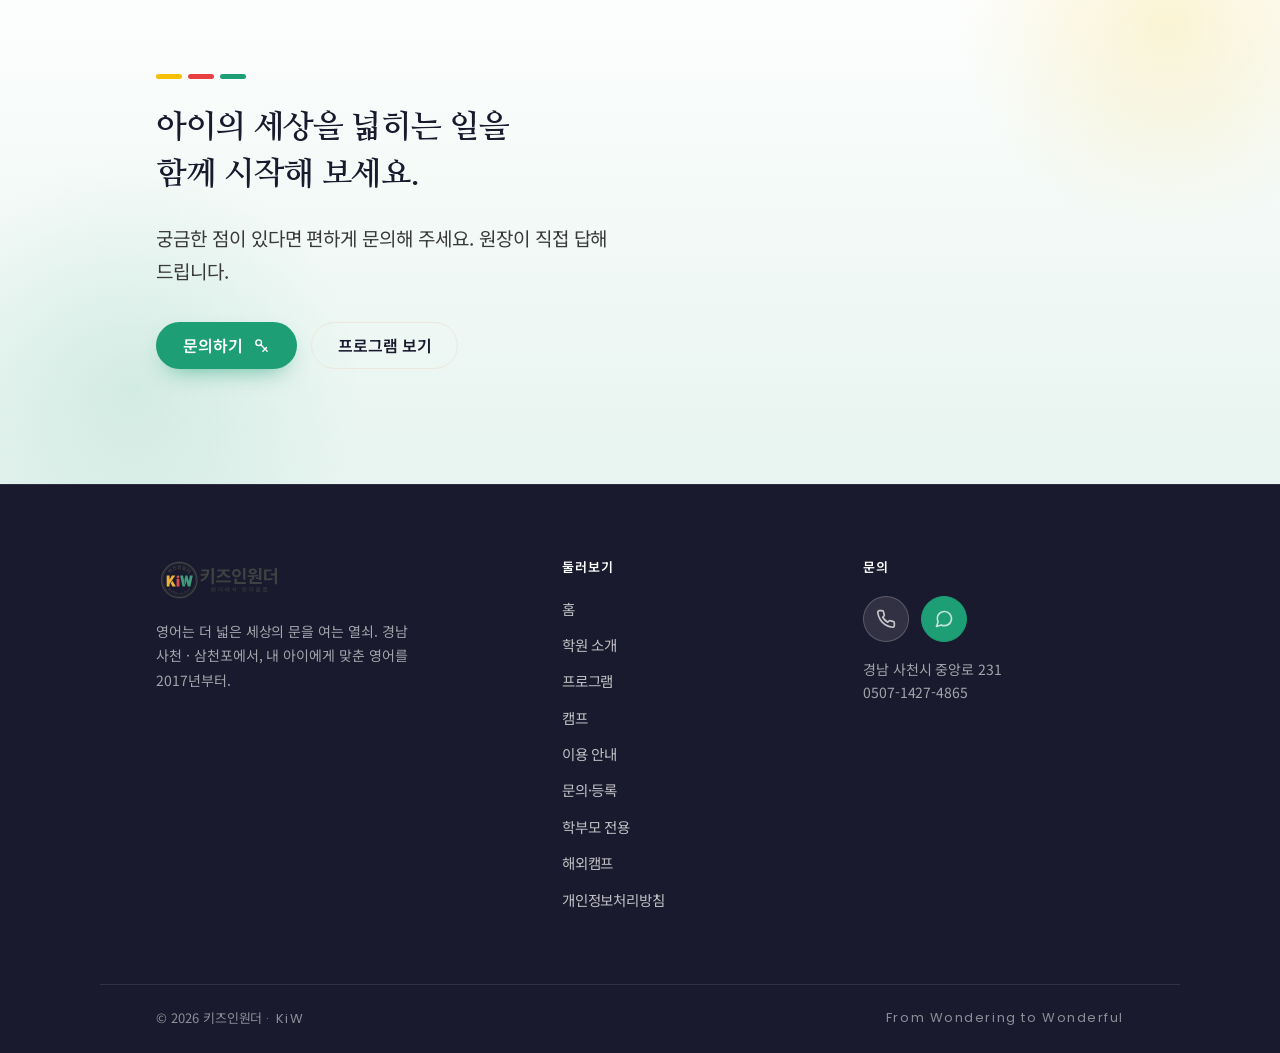
==== commit af723036: "해외캠프: 여행 사진첩 추가 (제네바 2026 · 런던 2025) 학부모 전용 영역을 '반별 사진첩'과 '해외캠프' 두 갈래로 나누고, 캠프별 앨범 페이지를 추가합니다.  - tr" ====
--- a/about.html
+++ b/about.html
@@ -15,7 +15,7 @@
 <link rel="preconnect" href="https://fonts.googleapis.com">
 <link rel="preconnect" href="https://fonts.gstatic.com" crossorigin>
 <link href="https://fonts.googleapis.com/css2?family=Noto+Sans+KR:wght@400;500;600;700&family=Nanum+Myeongjo:wght@700;800&family=Poppins:wght@400;500;600&display=swap" rel="stylesheet">
-<link rel="stylesheet" href="css/styles.css?v=9">
+<link rel="stylesheet" href="css/styles.css?v=15">
 </head>
 <body>
 <a class="skip-link" href="#main">본문 바로가기</a>
@@ -196,6 +196,7 @@
         <li><a href="policies.html">이용 안내</a></li>
         <li><a href="registration.html">문의·등록</a></li>
         <li><a href="parent.html">학부모 전용</a></li>
+        <li><a href="trips.html">해외캠프</a></li>
         <li><a href="privacy.html">개인정보처리방침</a></li>
       </ul>
     </div>
--- a/css/styles.css
+++ b/css/styles.css
@@ -664,7 +664,247 @@
 }
 .feed .btn-signout:hover { border-color: var(--teal); color: var(--teal-deep); }
 
+/* 사진첩 전환 탭 — 반별 사진첩 ↔ 해외캠프 (학부모가 놓치지 않도록 크게) */
+.album-switch {
+  display: grid; grid-template-columns: 1fr 1fr; gap: 12px;
+  margin: 4px 0 32px;
+}
+.album-switch a {
+  display: flex; flex-direction: column; align-items: center; justify-content: center;
+  gap: 1px; text-align: center; text-decoration: none;
+  padding: 11px 14px 12px;
+  border-radius: var(--radius-sm);
+  border: 2px solid var(--line);
+  background: var(--surface); color: var(--navy);
+  font-size: clamp(15px, 3vw, 17px); font-weight: 700; letter-spacing: -.01em;
+  line-height: 1.35;
+  box-shadow: var(--shadow);
+  transition: border-color .25s var(--ease), color .25s var(--ease),
+              background .25s var(--ease), transform .25s var(--ease), box-shadow .25s var(--ease);
+}
+.album-switch a .sw-sub {
+  font-family: var(--font-latin); font-size: 10.5px; font-weight: 500;
+  letter-spacing: .08em; text-transform: uppercase; color: var(--muted);
+}
+.album-switch a:hover {
+  border-color: var(--teal); color: var(--teal-deep);
+  transform: translateY(-2px); box-shadow: var(--shadow-lift);
+}
+.album-switch a[aria-current="page"] {
+  background: var(--teal); border-color: var(--teal); color: #fff;
+  box-shadow: 0 6px 18px -8px rgba(29,158,117,.7);
+}
+.album-switch a[aria-current="page"] .sw-sub { color: rgba(255,255,255,.82); }
+.album-switch a[aria-current="page"]:hover { color: #fff; transform: none; }
+@media (prefers-reduced-motion: reduce) { .album-switch a:hover { transform: none; } }
+
+/* 해외캠프 — 캠프별 앨범 카드 */
+.trips { display: grid; grid-template-columns: repeat(auto-fill, minmax(268px, 1fr)); gap: 20px; }
+.trip-card {
+  display: flex; flex-direction: column; overflow: hidden;
+  background: var(--surface); border: 1px solid var(--line);
+  border-radius: var(--radius); box-shadow: var(--shadow);
+  text-decoration: none; color: inherit;
+  transition: box-shadow .3s var(--ease), border-color .3s var(--ease), transform .3s var(--ease);
+}
+a.trip-card:hover { box-shadow: var(--shadow-lift); border-color: var(--teal); transform: translateY(-3px); }
+.trip-shot { position: relative; aspect-ratio: 3 / 2; background: var(--line-soft); overflow: hidden; }
+.trip-shot img { width: 100%; height: 100%; object-fit: cover; display: block; transition: transform .6s var(--ease); }
+a.trip-card:hover .trip-shot img { transform: scale(1.05); }
+.trip-body { padding: 16px 18px 18px; display: flex; flex-direction: column; gap: 5px; flex: 1; }
+.trip-eyebrow {
+  font-family: var(--font-latin); font-size: 11px; letter-spacing: .14em;
+  text-transform: uppercase; color: var(--teal-deep); font-weight: 600;
+}
+.trip-title { font-family: var(--font-display); font-size: 21px; color: var(--navy); line-height: 1.3; }
+.trip-meta { font-size: 13px; color: var(--muted); margin-top: auto; padding-top: 8px; }
+.trip-go { font-size: 13.5px; font-weight: 600; color: var(--teal-deep); display: inline-flex; align-items: center; gap: 5px; }
+.trip-card.soon { opacity: .72; }
+.trip-card.soon .trip-shot { display: grid; place-items: center; background: var(--gold-wash); }
+.trip-tag {
+  position: absolute; top: 10px; left: 10px; z-index: 1;
+  background: rgba(26,26,46,.78); color: #fff; font-size: 11.5px; font-weight: 600;
+  padding: 4px 10px; border-radius: 999px; letter-spacing: .02em;
+}
+@media (prefers-reduced-motion: reduce) { .trip-shot img, a.trip-card:hover { transition: none; transform: none; } }
+
 /* Utility */
 .stack-sm > * + * { margin-top: 12px; }
 .mt-s { margin-top: 18px; } .mt-m { margin-top: 32px; } .mt-l { margin-top: 48px; }
 .text-teal { color: var(--teal-deep); }
+
+
+/* ============================================================
+   여행 사진첩 — 앨범 레이아웃 (parent-geneva / parent-london-*)
+   ============================================================ */
+/* ===== 해외캠프 — 앨범 레이아웃 ===== */
+.album-hero {
+  position: relative; border-radius: var(--radius); overflow: hidden;
+  margin-bottom: clamp(28px, 5vw, 44px); background: var(--teal-wash);
+  box-shadow: var(--shadow);
+}
+.album-hero img { width: 100%; height: clamp(230px, 42vw, 440px); object-fit: cover; display: block; }
+.album-hero .veil {
+  position: absolute; inset: 0;
+  background: linear-gradient(180deg, rgba(26,26,46,0) 32%, rgba(26,26,46,.78) 100%);
+}
+.album-hero .cap { position: absolute; left: 0; right: 0; bottom: 0; padding: clamp(18px, 4vw, 32px); color: #fff; }
+.album-hero .eyebrow { color: rgba(255,255,255,.82); margin-bottom: 6px; }
+.album-hero h1 {
+  font-family: var(--font-display); color: #fff;
+  font-size: clamp(26px, 6vw, 44px); line-height: 1.16; margin: 0;
+}
+.album-hero .sub {
+  font-family: var(--font-latin); font-size: clamp(13px, 2.4vw, 15px);
+  color: rgba(255,255,255,.86); letter-spacing: .04em; margin-top: 8px;
+}
+.album-meta {
+  display: flex; flex-wrap: wrap; gap: 8px 22px; align-items: baseline;
+  font-size: 14px; color: var(--muted); margin-bottom: 30px;
+}
+.album-meta b { color: var(--navy); font-weight: 600; }
+
+/* 날짜 챕터 */
+.day + .day { margin-top: clamp(40px, 6vw, 64px); }
+.day-head { display: flex; align-items: baseline; gap: 12px; margin-bottom: 16px; }
+.day-num {
+  font-family: var(--font-latin); font-size: clamp(30px, 6vw, 46px);
+  font-weight: 600; color: var(--teal); line-height: 1;
+}
+.day-title { font-size: 15px; font-weight: 600; color: var(--navy); }
+.day-count { font-size: 13px; color: var(--muted); margin-left: auto; white-space: nowrap; }
+.day-rule { height: 1px; background: var(--line); margin: 0 0 18px; }
+
+/* 앨범 그리드 — 사진이 인화지처럼 놓이도록 */
+.shots { display: grid; grid-template-columns: repeat(auto-fill, minmax(168px, 1fr)); gap: 14px; }
+.shot { margin: 0; position: relative; }
+.shot button {
+  display: block; width: 100%; padding: 0; border: 0; background: none;
+  cursor: zoom-in; border-radius: var(--radius-sm); overflow: hidden;
+  box-shadow: var(--shadow); line-height: 0;
+}
+.shot img {
+  width: 100%; aspect-ratio: 1 / 1; object-fit: cover; display: block;
+  background: var(--line-soft); transition: transform .5s var(--ease);
+}
+.shot button:hover img, .shot button:focus-visible img { transform: scale(1.04); }
+.shot button:focus-visible { outline: 2px solid var(--teal); outline-offset: 3px; }
+.shot figcaption {
+  font-family: var(--font-latin); font-size: 12px; color: var(--muted);
+  margin-top: 7px; line-height: 1.45; letter-spacing: .01em;
+}
+.shot figcaption::before {
+  content: ""; display: inline-block; width: 5px; height: 5px; border-radius: 50%;
+  background: var(--gold); margin: 0 6px 2px 0; vertical-align: middle;
+}
+/* 랜드마크 사진은 조금 크게 */
+.shot.mark { grid-column: span 2; }
+.shot.mark img { aspect-ratio: 4 / 3; }
+@media (max-width: 420px) { .shot.mark { grid-column: span 2; } }
+
+.clip { grid-column: 1 / -1; }
+.clip .frame {
+  aspect-ratio: 16 / 9; border-radius: var(--radius-sm); overflow: hidden;
+  background: var(--navy); box-shadow: var(--shadow);
+}
+.clip iframe { width: 100%; height: 100%; border: 0; display: block; }
+.clip figcaption { font-family: var(--font-latin); font-size: 12px; color: var(--muted); margin-top: 7px; }
+
+.album-empty {
+  text-align: center; color: var(--muted); font-size: 15px;
+  padding: 48px 20px; background: var(--surface);
+  border: 1px solid var(--line); border-radius: var(--radius);
+}
+.album-back { display: inline-flex; align-items: center; gap: 7px; font-size: 14px; margin-bottom: 18px; }
+
+/* 라이트박스 */
+.lbox {
+  position: fixed; inset: 0; z-index: 90; display: none;
+  background: rgba(16,16,26,.94); padding: clamp(12px, 3vw, 34px);
+}
+.lbox.on { display: grid; grid-template-rows: 1fr auto; }
+.lbox .stage { display: grid; place-items: center; min-height: 0; }
+.lbox img { max-width: 100%; max-height: 100%; object-fit: contain; border-radius: 6px; }
+.lbox .bar {
+  display: flex; align-items: center; justify-content: center; gap: 18px;
+  padding-top: 14px; color: rgba(255,255,255,.9);
+}
+.lbox .lcap {
+  font-family: var(--font-latin); font-size: 13px; letter-spacing: .02em;
+  text-align: center; min-height: 20px;
+}
+.lbox .count { font-family: var(--font-latin); font-size: 12px; color: rgba(255,255,255,.55); }
+.lbox button {
+  background: rgba(255,255,255,.1); color: #fff; border: 0; cursor: pointer;
+  width: 42px; height: 42px; border-radius: 50%; display: grid; place-items: center;
+  transition: background .2s var(--ease);
+}
+.lbox button:hover { background: rgba(255,255,255,.22); }
+.lbox .x { position: absolute; top: clamp(10px, 2.5vw, 22px); right: clamp(10px, 2.5vw, 22px); }
+@media (prefers-reduced-motion: reduce) { .shot img { transition: none; } }
+
+/* 앨범 맨 위 여행 영상 */
+.album-film { margin: 0 0 clamp(30px, 5vw, 46px); }
+.film-head { margin-bottom: 12px; }
+.film-title {
+  font-family: var(--font-display); font-size: clamp(18px, 3.6vw, 24px);
+  color: var(--navy); line-height: 1.3; margin-top: 5px; word-break: keep-all;
+}
+.film-frame {
+  aspect-ratio: 16 / 9; border-radius: var(--radius); overflow: hidden;
+  background: var(--navy); box-shadow: var(--shadow-lift);
+}
+.film-frame iframe { width: 100%; height: 100%; border: 0; display: block; }
+
+/* 여행 카드 — 영상 포함 표시 */
+.trip-tag.film { background: rgba(232,64,64,.9); display: inline-flex; align-items: center; gap: 5px; }
+.trip-tag.film::before {
+  content: ""; width: 0; height: 0; border-style: solid;
+  border-width: 4px 0 4px 6px; border-color: transparent transparent transparent #fff;
+}
+
+/* ============================================================
+   새 소식 배너 — 사진첩에 들어온 학부모께 다른 페이지 소식 알리기
+   data-notice="<키>" 로 구분하며, 닫으면 그 키는 다시 뜨지 않습니다.
+   ============================================================ */
+.notice {
+  position: relative; display: flex; align-items: flex-start; gap: 14px;
+  margin: 0 0 26px; padding: 16px 46px 17px 18px;
+  background: linear-gradient(135deg, var(--gold-wash), var(--teal-wash));
+  border: 1.5px solid var(--gold); border-radius: var(--radius-sm);
+  box-shadow: var(--shadow);
+  animation: notice-in .55s var(--ease) both;
+}
+@keyframes notice-in {
+  from { opacity: 0; transform: translateY(-9px) scale(.99); }
+  to   { opacity: 1; transform: none; }
+}
+@media (prefers-reduced-motion: reduce) { .notice { animation: none; } }
+.notice-ico {
+  flex: none; width: 34px; height: 34px; border-radius: 50%;
+  background: var(--gold); color: var(--navy);
+  display: grid; place-items: center; font-size: 17px; line-height: 1;
+}
+.notice-body { min-width: 0; }
+.notice-eyebrow {
+  font-family: var(--font-latin); font-size: 11px; font-weight: 600;
+  letter-spacing: .13em; text-transform: uppercase; color: var(--teal-deep);
+}
+.notice-title {
+  display: block; font-size: clamp(15px, 3vw, 17px); font-weight: 700;
+  color: var(--navy); margin-top: 2px; word-break: keep-all;
+}
+.notice-text { display: block; font-size: 14px; color: var(--grey); margin-top: 4px; word-break: keep-all; }
+.notice-go {
+  display: inline-flex; align-items: center; gap: 5px; margin-top: 9px;
+  font-size: 14px; font-weight: 600; color: var(--teal-deep);
+}
+.notice-go:hover { gap: 8px; }
+.notice-x {
+  position: absolute; top: 9px; right: 9px; width: 30px; height: 30px;
+  border: 0; background: transparent; border-radius: 50%; cursor: pointer;
+  color: var(--muted); display: grid; place-items: center;
+  transition: background .2s var(--ease), color .2s var(--ease);
+}
+.notice-x:hover { background: rgba(26,26,46,.07); color: var(--navy); }
+@media (max-width: 460px) { .notice { padding-right: 40px; gap: 11px; } .notice-ico { width: 28px; height: 28px; font-size: 15px; } }
